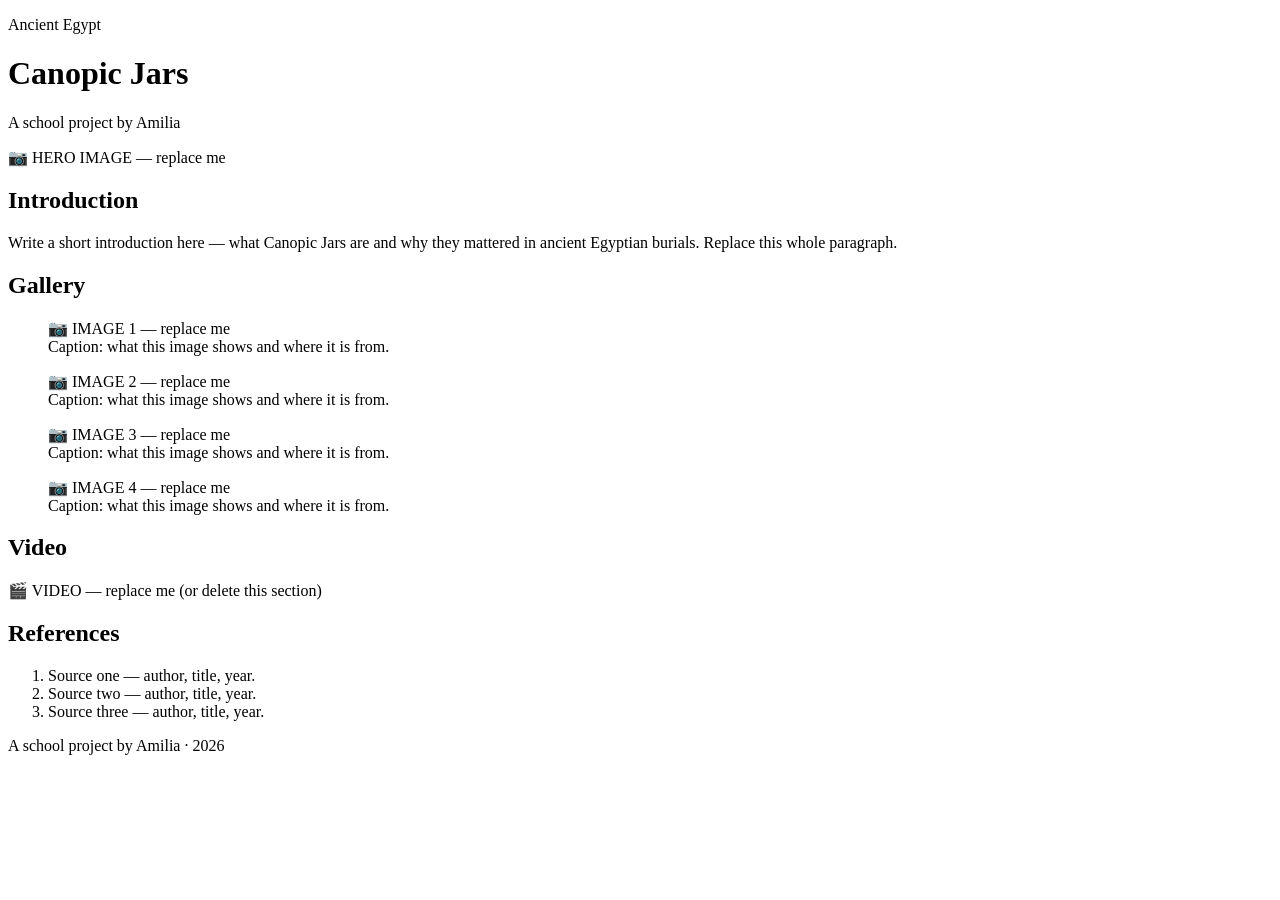
==== index.html @ 2ed695a2 "Add page structure with placeholder content slots" ====
<!DOCTYPE html>
<html lang="en">
<head>
  <meta charset="UTF-8">
  <meta name="viewport" content="width=device-width, initial-scale=1.0">
  <title>Canopic Jars — A Project by Amilia</title>
  <link rel="stylesheet" href="styles.css">
</head>
<!-- Amilia: change data-theme to "papyrus", "dark-gold", or "faience" to switch the whole look -->
<body data-theme="faience">

  <!-- ============ HERO ============ -->
  <header class="hero">
    <p class="kicker">Ancient Egypt</p>
    <!-- Amilia: this is the main title -->
    <h1>Canopic Jars</h1>
    <p class="subtitle">A school project by Amilia</p>
    <!-- Amilia: put a hero image in images/ and set its filename below, then delete the placeholder div -->
    <!-- <img class="hero-img" src="images/hero.jpg" alt="Canopic jars"> -->
    <div class="hero-img placeholder">📷 HERO IMAGE — replace me</div>
  </header>

  <main class="container">

    <!-- ============ INTRO ============ -->
    <section class="intro">
      <h2>Introduction</h2>
      <!-- Amilia: write a short paragraph introducing Canopic Jars here -->
      <p>Write a short introduction here — what Canopic Jars are and why they
      mattered in ancient Egyptian burials. Replace this whole paragraph.</p>
    </section>

    <!-- ============ GALLERY ============ -->
    <section class="gallery">
      <h2>Gallery</h2>

      <!-- Amilia: copy one whole "figure" block below to add more images.
           Put the image file in images/ and change the src filename and the caption text. -->

      <figure class="image-card">
        <!-- <img src="images/jar1.jpg" alt="Describe the image"> -->
        <div class="img placeholder">📷 IMAGE 1 — replace me</div>
        <figcaption>Caption: what this image shows and where it is from.</figcaption>
      </figure>

      <figure class="image-card">
        <!-- <img src="images/jar2.jpg" alt="Describe the image"> -->
        <div class="img placeholder">📷 IMAGE 2 — replace me</div>
        <figcaption>Caption: what this image shows and where it is from.</figcaption>
      </figure>

      <figure class="image-card">
        <!-- <img src="images/jar3.jpg" alt="Describe the image"> -->
        <div class="img placeholder">📷 IMAGE 3 — replace me</div>
        <figcaption>Caption: what this image shows and where it is from.</figcaption>
      </figure>

      <figure class="image-card">
        <!-- <img src="images/jar4.jpg" alt="Describe the image"> -->
        <div class="img placeholder">📷 IMAGE 4 — replace me</div>
        <figcaption>Caption: what this image shows and where it is from.</figcaption>
      </figure>
    </section>

    <!-- ============ VIDEO (optional — delete this whole section if not used) ============ -->
    <section class="video">
      <h2>Video</h2>
      <!-- Amilia (YouTube): copy the share link, replace VIDEO_ID below, then delete the placeholder div.
           <div class="video-frame">
             <iframe src="https://www.youtube.com/embed/VIDEO_ID"
                     title="Project video" allowfullscreen></iframe>
           </div>
      -->
      <!-- Amilia (your own video file): put it in images/ and use:
           <video class="video-frame" controls src="images/myvideo.mp4"></video>
      -->
      <div class="video-frame placeholder">🎬 VIDEO — replace me (or delete this section)</div>
    </section>

    <!-- ============ REFERENCES ============ -->
    <section class="references">
      <h2>References</h2>
      <!-- Amilia: replace each list item with a real source. Add or remove <li> lines as needed. -->
      <ol>
        <li>Source one — author, title, year.</li>
        <li>Source two — author, title, year.</li>
        <li>Source three — author, title, year.</li>
      </ol>
    </section>

  </main>

  <!-- ============ FOOTER ============ -->
  <footer class="site-footer">
    <p>A school project by Amilia · 2026</p>
  </footer>

</body>
</html>
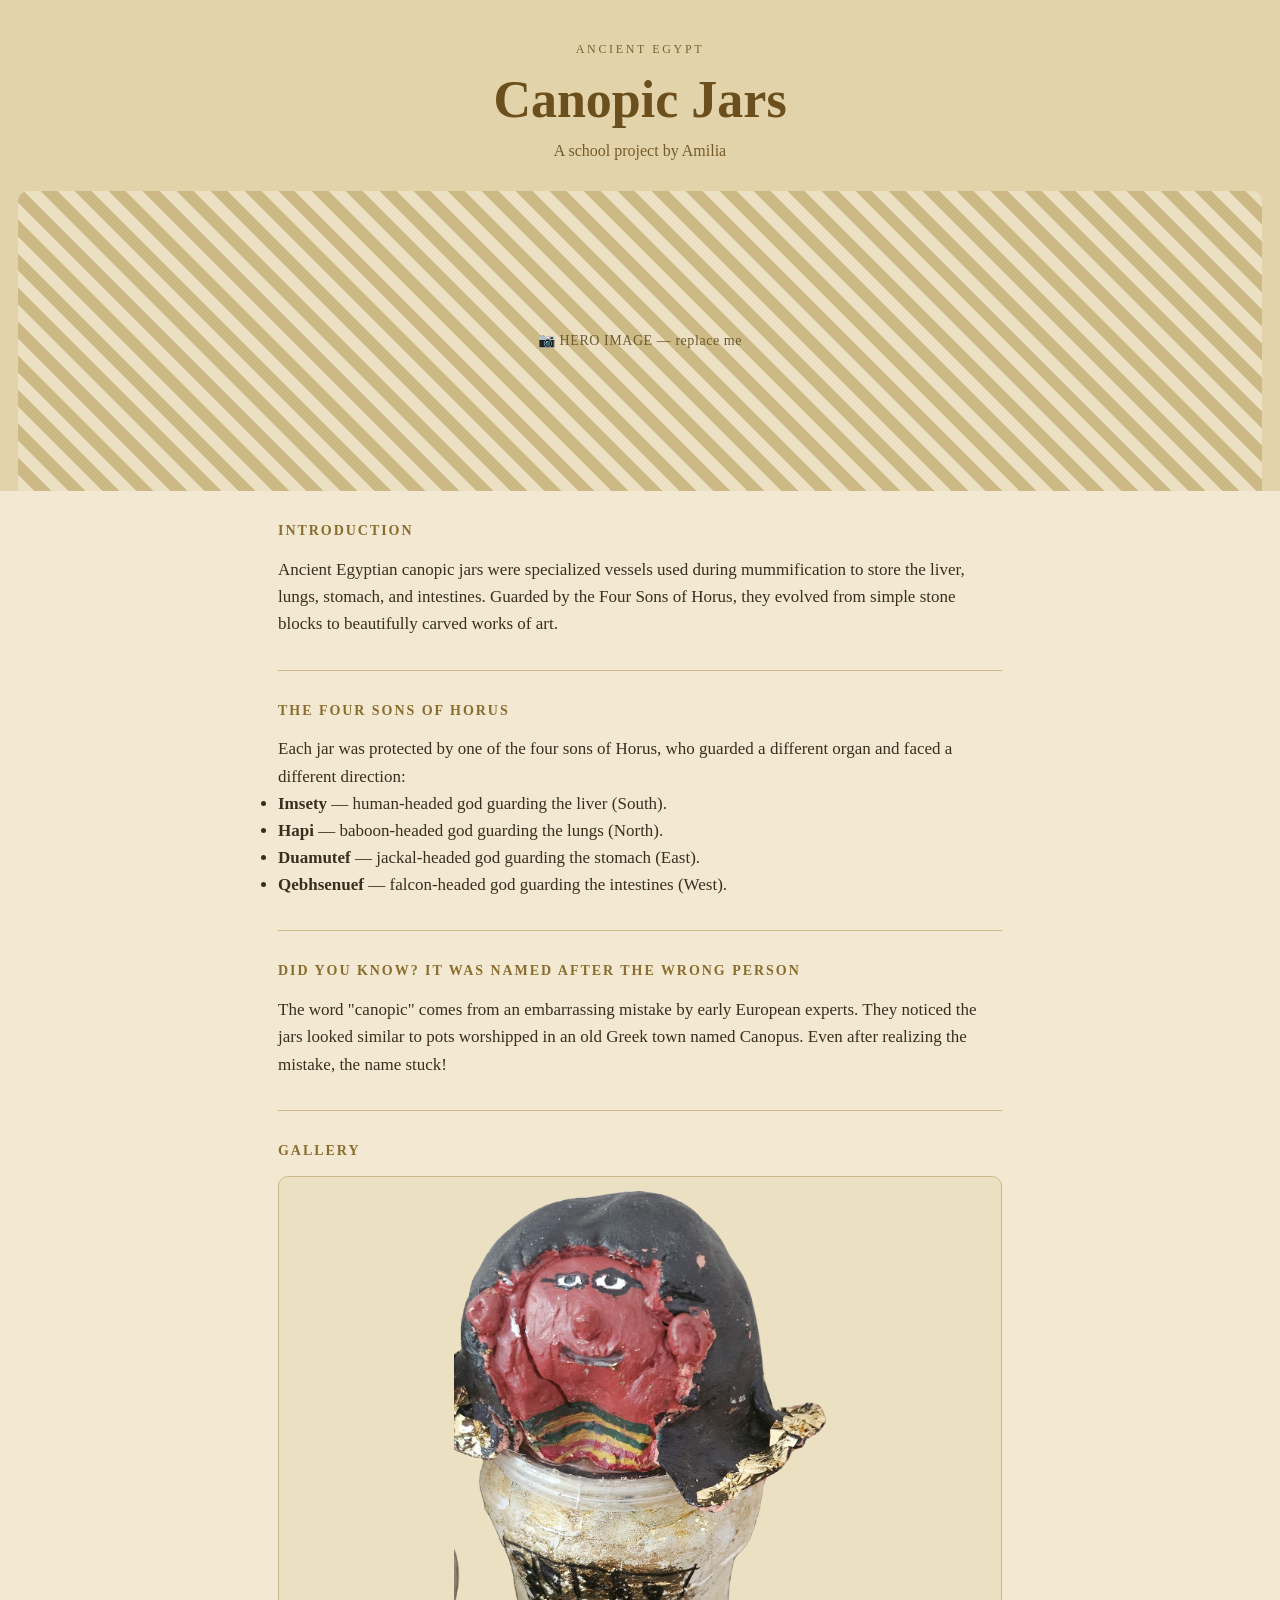
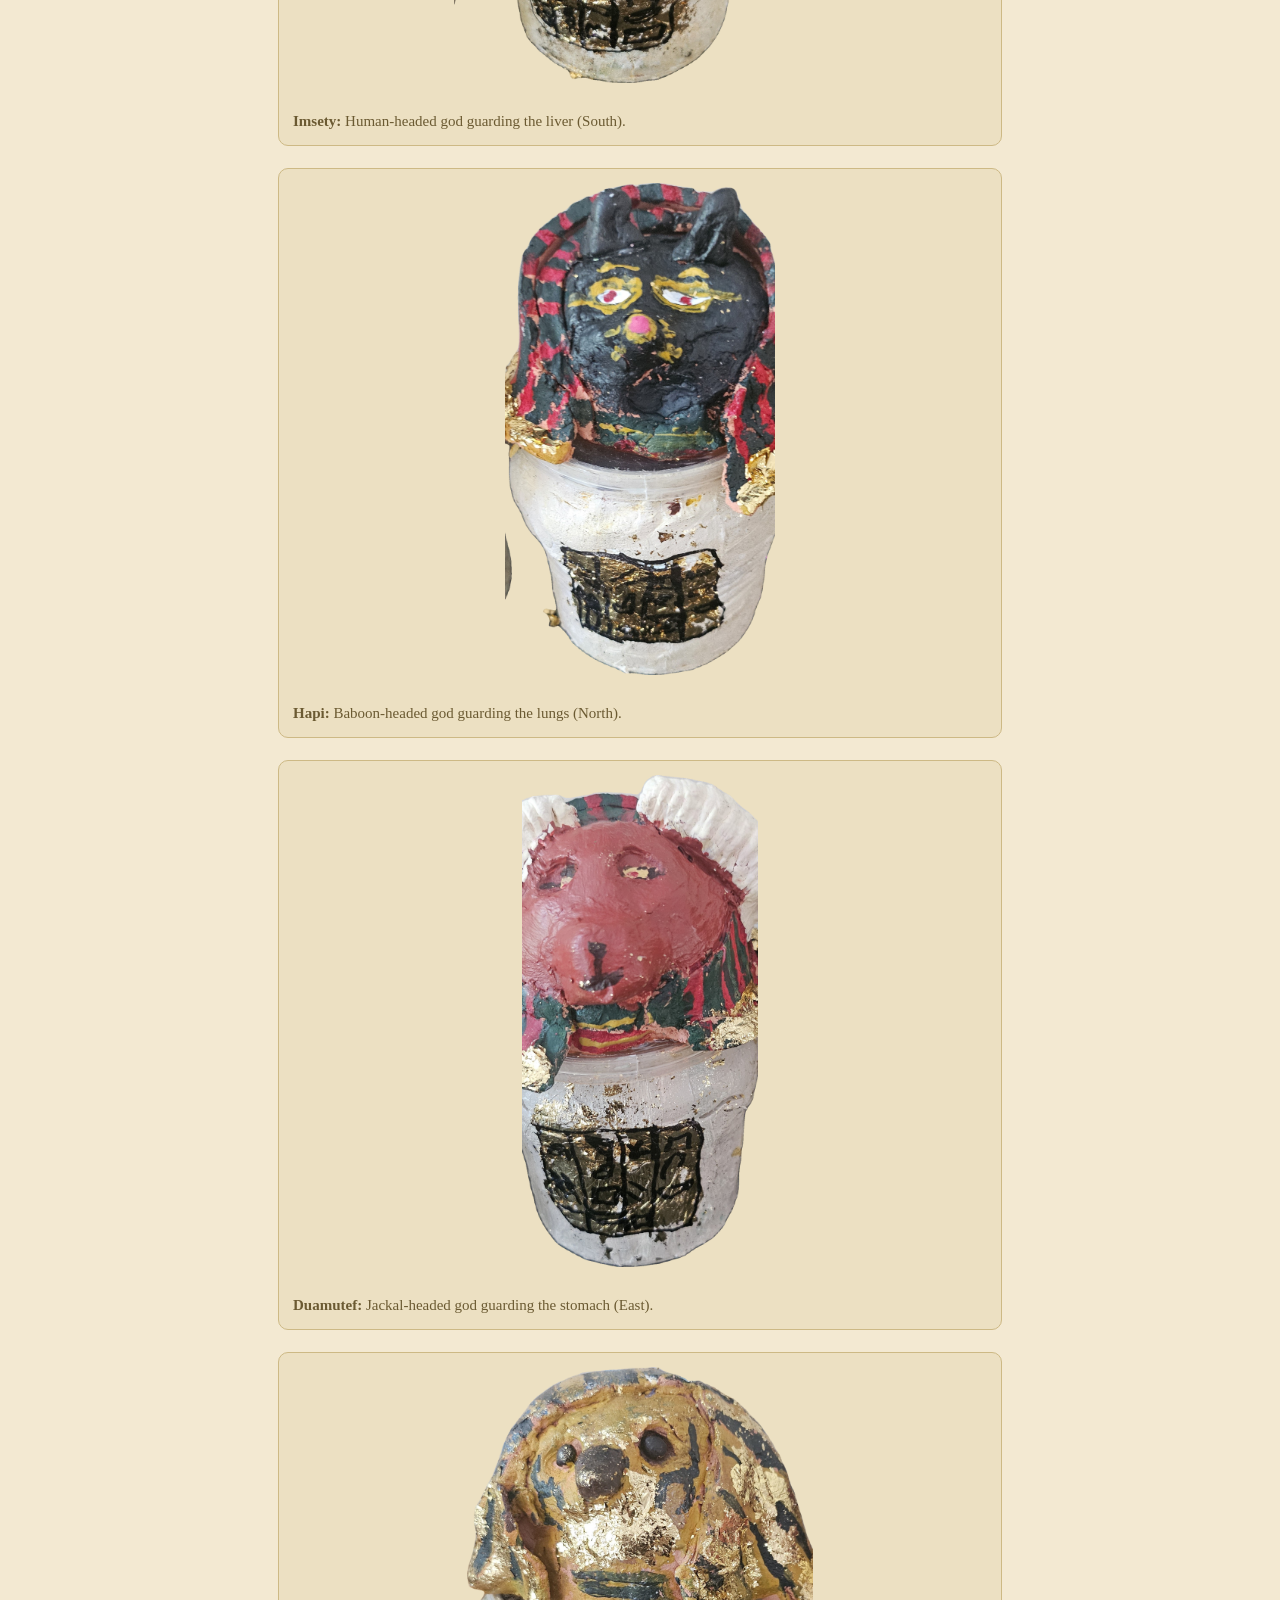
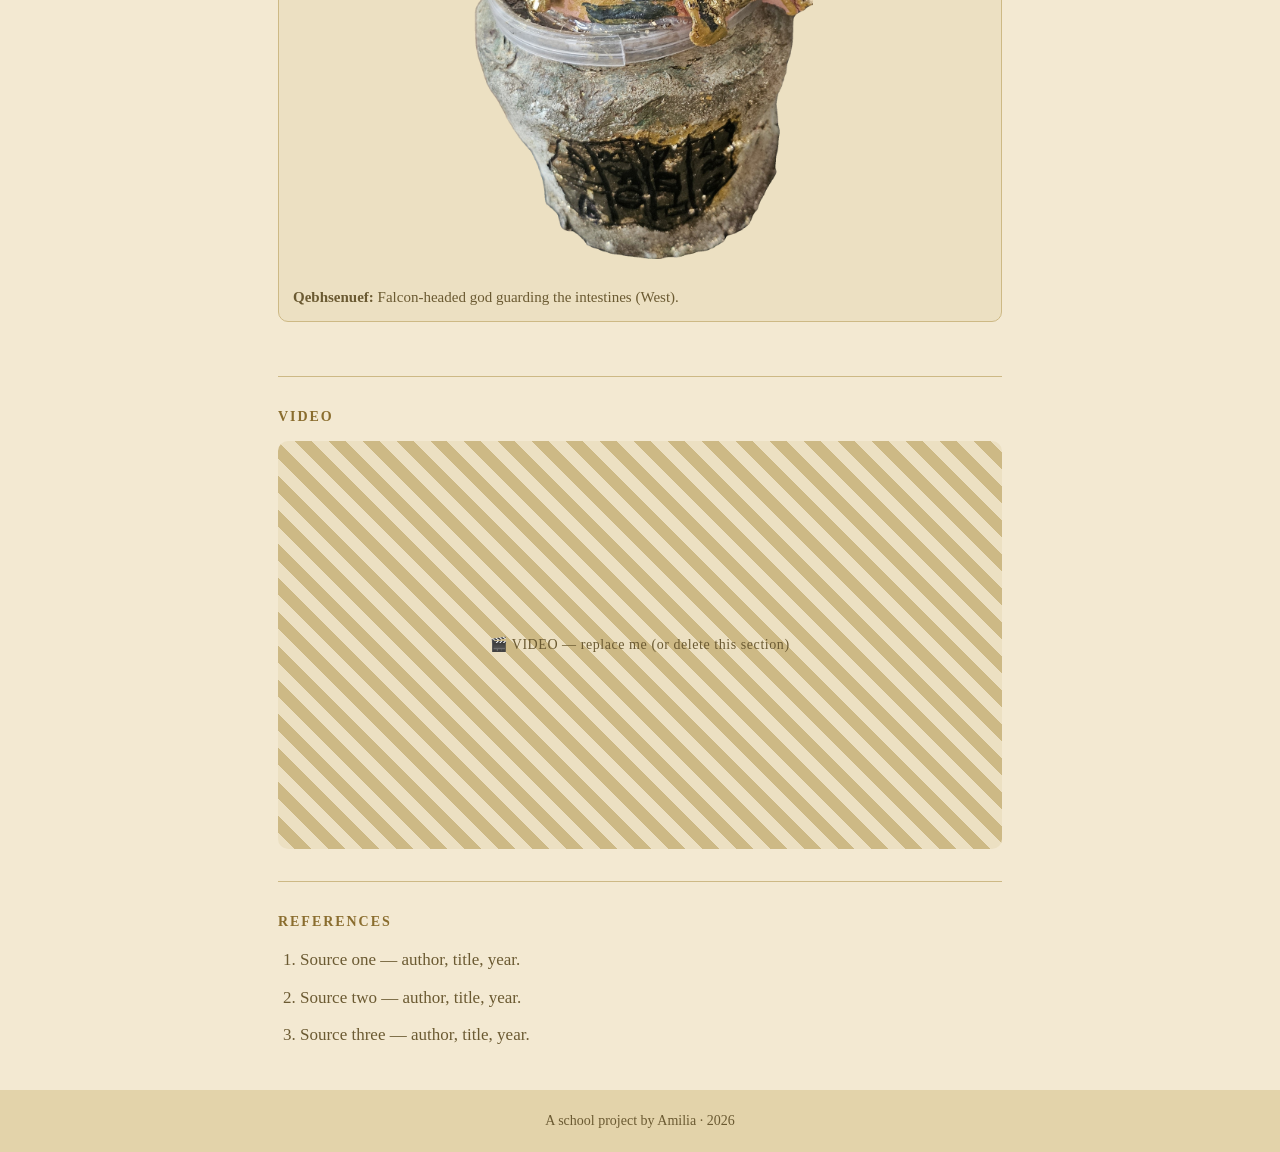
==== commit fae2b533: "Use background-removed jar cutouts in the gallery" ====
--- a/index.html
+++ b/index.html
@@ -7,7 +7,7 @@
   <link rel="stylesheet" href="styles.css">
 </head>
 <!-- Amilia: change data-theme to "papyrus", "dark-gold", or "faience" to switch the whole look -->
-<body data-theme="faience">
+<body data-theme="papyrus">
 
   <!-- ============ HERO ============ -->
   <header class="hero">
@@ -25,9 +25,31 @@
     <!-- ============ INTRO ============ -->
     <section class="intro">
       <h2>Introduction</h2>
-      <!-- Amilia: write a short paragraph introducing Canopic Jars here -->
-      <p>Write a short introduction here — what Canopic Jars are and why they
-      mattered in ancient Egyptian burials. Replace this whole paragraph.</p>
+      <p>Ancient Egyptian canopic jars were specialized vessels used during
+      mummification to store the liver, lungs, stomach, and intestines. Guarded
+      by the Four Sons of Horus, they evolved from simple stone blocks to
+      beautifully carved works of art.</p>
+    </section>
+
+    <!-- ============ FOUR SONS OF HORUS ============ -->
+    <section class="sons">
+      <h2>The Four Sons of Horus</h2>
+      <p>Each jar was protected by one of the four sons of Horus, who guarded a
+      different organ and faced a different direction:</p>
+      <ul>
+        <li><strong>Imsety</strong> — human-headed god guarding the liver (South).</li>
+        <li><strong>Hapi</strong> — baboon-headed god guarding the lungs (North).</li>
+        <li><strong>Duamutef</strong> — jackal-headed god guarding the stomach (East).</li>
+        <li><strong>Qebhsenuef</strong> — falcon-headed god guarding the intestines (West).</li>
+      </ul>
+    </section>
+
+    <!-- ============ DID YOU KNOW? ============ -->
+    <section class="fact">
+      <h2>Did You Know? It Was Named After the Wrong Person</h2>
+      <p>The word "canopic" comes from an embarrassing mistake by early European
+      experts. They noticed the jars looked similar to pots worshipped in an old
+      Greek town named Canopus. Even after realizing the mistake, the name stuck!</p>
     </section>
 
     <!-- ============ GALLERY ============ -->
@@ -38,27 +60,23 @@
            Put the image file in images/ and change the src filename and the caption text. -->
 
       <figure class="image-card">
-        <!-- <img src="images/jar1.jpg" alt="Describe the image"> -->
-        <div class="img placeholder">📷 IMAGE 1 — replace me</div>
-        <figcaption>Caption: what this image shows and where it is from.</figcaption>
+        <img src="images/jar-1-red-black.png" alt="Imsety, the human-headed canopic jar">
+        <figcaption><strong>Imsety:</strong> Human-headed god guarding the liver (South).</figcaption>
       </figure>
 
       <figure class="image-card">
-        <!-- <img src="images/jar2.jpg" alt="Describe the image"> -->
-        <div class="img placeholder">📷 IMAGE 2 — replace me</div>
-        <figcaption>Caption: what this image shows and where it is from.</figcaption>
+        <img src="images/jar-2-striped.png" alt="Hapi, the baboon-headed canopic jar">
+        <figcaption><strong>Hapi:</strong> Baboon-headed god guarding the lungs (North).</figcaption>
       </figure>
 
       <figure class="image-card">
-        <!-- <img src="images/jar3.jpg" alt="Describe the image"> -->
-        <div class="img placeholder">📷 IMAGE 3 — replace me</div>
-        <figcaption>Caption: what this image shows and where it is from.</figcaption>
+        <img src="images/jar-3-white-collar.png" alt="Duamutef, the jackal-headed canopic jar">
+        <figcaption><strong>Duamutef:</strong> Jackal-headed god guarding the stomach (East).</figcaption>
       </figure>
 
       <figure class="image-card">
-        <!-- <img src="images/jar4.jpg" alt="Describe the image"> -->
-        <div class="img placeholder">📷 IMAGE 4 — replace me</div>
-        <figcaption>Caption: what this image shows and where it is from.</figcaption>
+        <img src="images/jar-4-gold.png" alt="Qebhsenuef, the falcon-headed canopic jar">
+        <figcaption><strong>Qebhsenuef:</strong> Falcon-headed god guarding the intestines (West).</figcaption>
       </figure>
     </section>
 
--- a/styles.css
+++ b/styles.css
@@ -0,0 +1,134 @@
+/* ===== Variables (overridden per-theme lower in this file) ===== */
+:root {
+  --bg: #ffffff;
+  --text: #1f2d3d;
+  --muted: #5a6b7b;
+  --accent: #0d7a8c;
+  --accent-contrast: #ffffff;
+  --panel: #f7fafb;
+  --border: #e2e8ec;
+  --font-head: 'Segoe UI', system-ui, sans-serif;
+  --font-body: 'Segoe UI', system-ui, sans-serif;
+}
+
+/* ===== Reset / base (mobile-first) ===== */
+* { box-sizing: border-box; margin: 0; padding: 0; }
+
+html { -webkit-text-size-adjust: 100%; scroll-behavior: smooth; }
+
+body {
+  background: var(--bg);
+  color: var(--text);
+  font-family: var(--font-body);
+  font-size: 17px;
+  line-height: 1.6;
+}
+
+img { max-width: 100%; display: block; }
+
+h1, h2 { font-family: var(--font-head); line-height: 1.2; }
+
+/* ===== Layout container ===== */
+.container { width: 100%; max-width: 760px; margin: 0 auto; padding: 0 18px; }
+
+section { padding: 32px 0; border-bottom: 1px solid var(--border); }
+section:last-child { border-bottom: none; }
+section h2 {
+  font-size: 14px; letter-spacing: .14em; text-transform: uppercase;
+  color: var(--accent); margin-bottom: 16px;
+}
+
+/* ===== Hero ===== */
+.hero { background: var(--accent); color: var(--accent-contrast); text-align: center; padding: 40px 18px 0; }
+.hero .kicker { font-size: 12px; letter-spacing: .22em; text-transform: uppercase; opacity: .85; }
+.hero h1 { font-size: 40px; margin: 10px 0 6px; }
+.hero .subtitle { font-size: 16px; opacity: .9; margin-bottom: 28px; }
+.hero-img { height: 200px; border-radius: 10px 10px 0 0; object-fit: cover; width: 100%; }
+
+/* ===== Intro ===== */
+.intro p { color: var(--text); }
+
+/* ===== Gallery ===== */
+.image-card {
+  margin-bottom: 22px; border-radius: 10px; overflow: hidden;
+  border: 1px solid var(--border); background: var(--panel);
+}
+.image-card img { display: block; margin: 0 auto; max-width: 100%; max-height: 520px; height: auto; padding: 14px; }
+.image-card .img { width: 100%; height: 220px; }
+.image-card figcaption { padding: 12px 14px; font-size: 15px; color: var(--muted); }
+
+/* ===== Video ===== */
+.video-frame {
+  width: 100%; aspect-ratio: 16 / 9; border: none; border-radius: 10px;
+  background: var(--panel);
+}
+.video-frame iframe { width: 100%; height: 100%; border: none; }
+
+/* ===== References ===== */
+.references ol { padding-left: 22px; }
+.references li { margin-bottom: 10px; color: var(--muted); }
+
+/* ===== Footer ===== */
+.site-footer { background: var(--accent); color: var(--accent-contrast); text-align: center; padding: 20px; font-size: 14px; }
+
+/* ===== Placeholder boxes (visible until Amilia replaces them) ===== */
+.placeholder {
+  display: flex; align-items: center; justify-content: center;
+  text-align: center; color: var(--muted); font-size: 14px; letter-spacing: .04em;
+  background: repeating-linear-gradient(45deg, var(--panel), var(--panel) 12px, var(--border) 12px, var(--border) 24px);
+}
+
+/* ===== Wider screens (scale up gracefully) ===== */
+@media (min-width: 720px) {
+  .hero h1 { font-size: 52px; }
+  .hero-img { height: 300px; }
+  .image-card .img { height: 320px; }
+}
+
+/* ===================================================================
+   THEMES — set <body data-theme="..."> in index.html to switch.
+   faience (default) is already defined in :root above.
+   =================================================================== */
+
+/* --- Papyrus: warm, classic, serif (museum-label feel) --- */
+[data-theme="papyrus"] {
+  --bg: #f3e9d2;
+  --text: #3a2e1f;
+  --muted: #6b5a32;
+  --accent: #8a6d2e;
+  --accent-contrast: #fdf7e6;
+  --panel: #ece0c2;
+  --border: #cdb985;
+  --font-head: Georgia, 'Times New Roman', serif;
+  --font-body: Georgia, 'Times New Roman', serif;
+}
+[data-theme="papyrus"] .hero { background: #e3d3aa; color: #6b4f1d; }
+[data-theme="papyrus"] .site-footer { background: #e3d3aa; color: #6b5a32; }
+
+/* --- Dark & Gold: dramatic, museum-at-night --- */
+[data-theme="dark-gold"] {
+  --bg: #14110c;
+  --text: #e8e0cf;
+  --muted: #b3a578;
+  --accent: #d4af37;
+  --accent-contrast: #14110c;
+  --panel: #1f190f;
+  --border: #3a2f1a;
+  --font-head: 'Segoe UI', system-ui, sans-serif;
+  --font-body: 'Segoe UI', system-ui, sans-serif;
+}
+[data-theme="dark-gold"] .hero { background: linear-gradient(#1d1810, #14110c); color: #f0d77a; }
+[data-theme="dark-gold"] .site-footer { background: #1b160e; color: #b3a578; }
+
+/* --- Faience: clean & bright (DEFAULT, lives in :root). Listed here for clarity. --- */
+[data-theme="faience"] {
+  --bg: #ffffff;
+  --text: #1f2d3d;
+  --muted: #5a6b7b;
+  --accent: #0d7a8c;
+  --accent-contrast: #ffffff;
+  --panel: #f7fafb;
+  --border: #e2e8ec;
+  --font-head: 'Segoe UI', system-ui, sans-serif;
+  --font-body: 'Segoe UI', system-ui, sans-serif;
+}
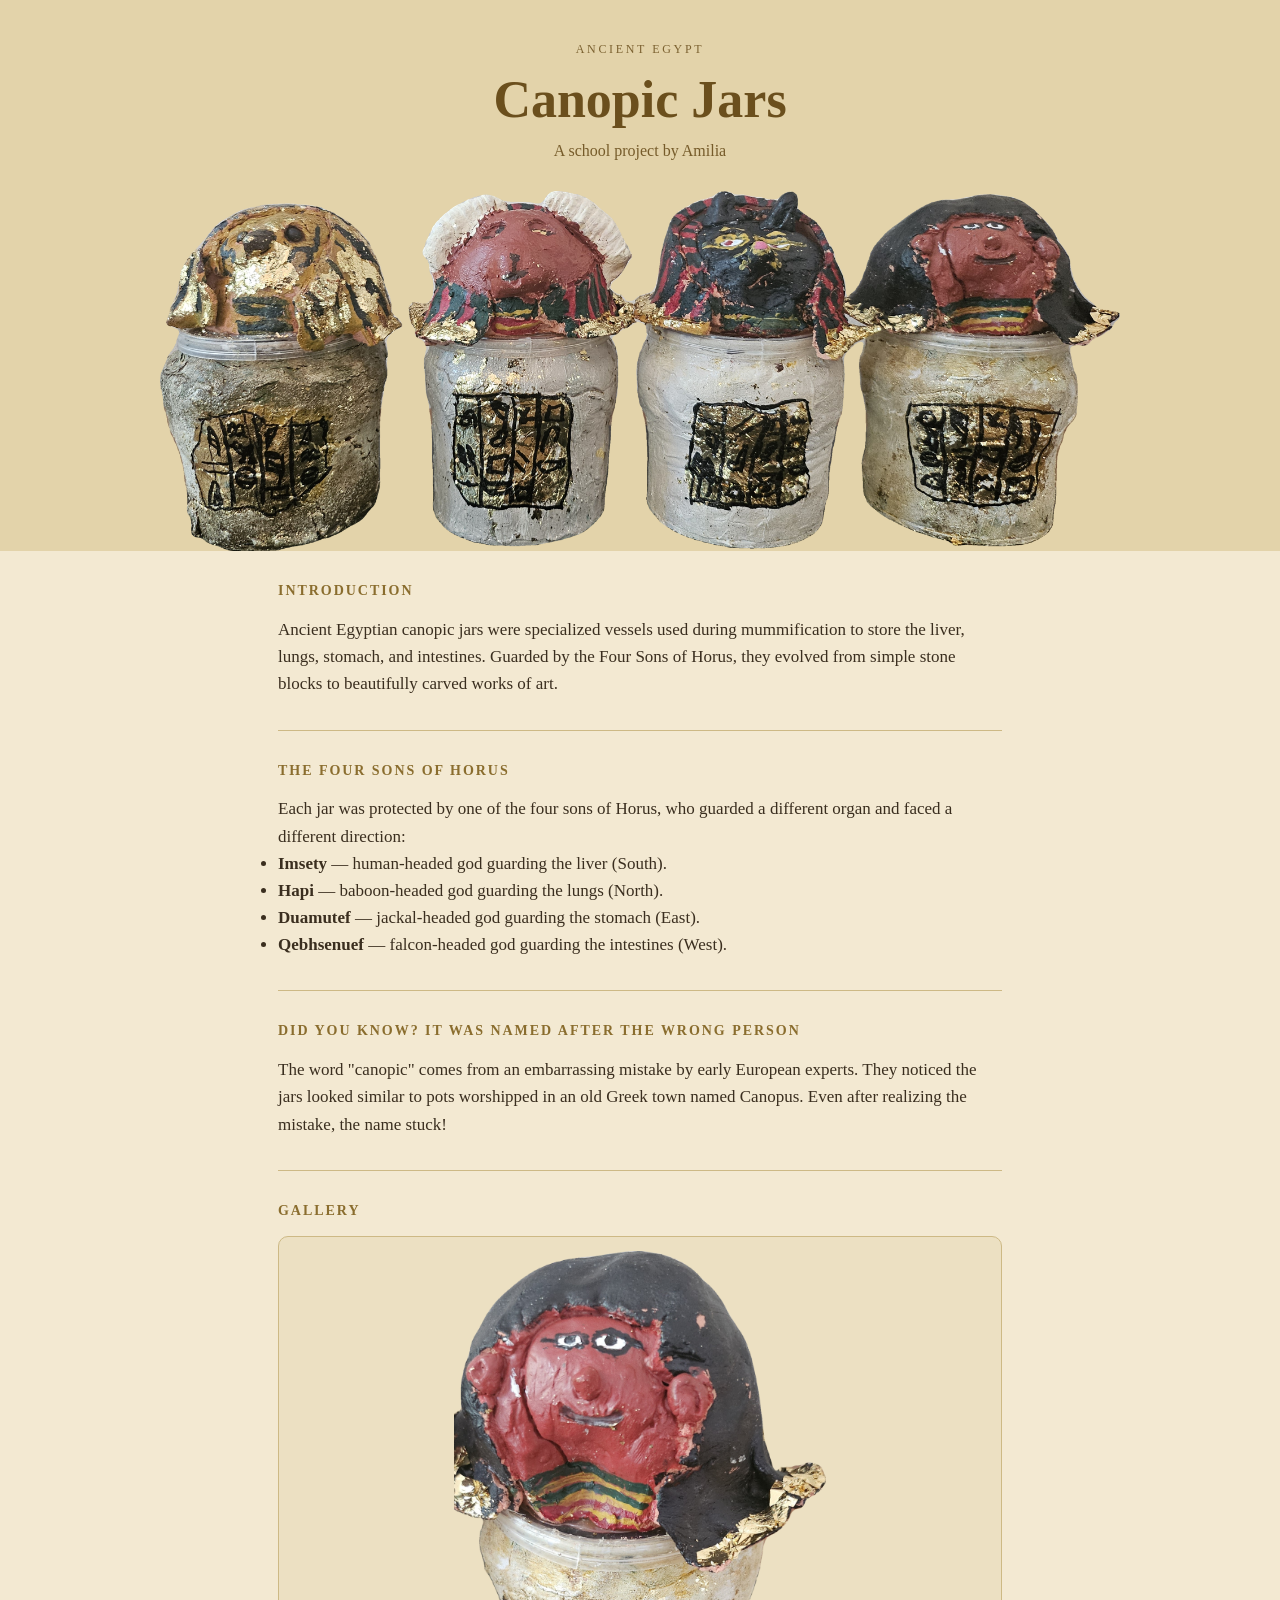
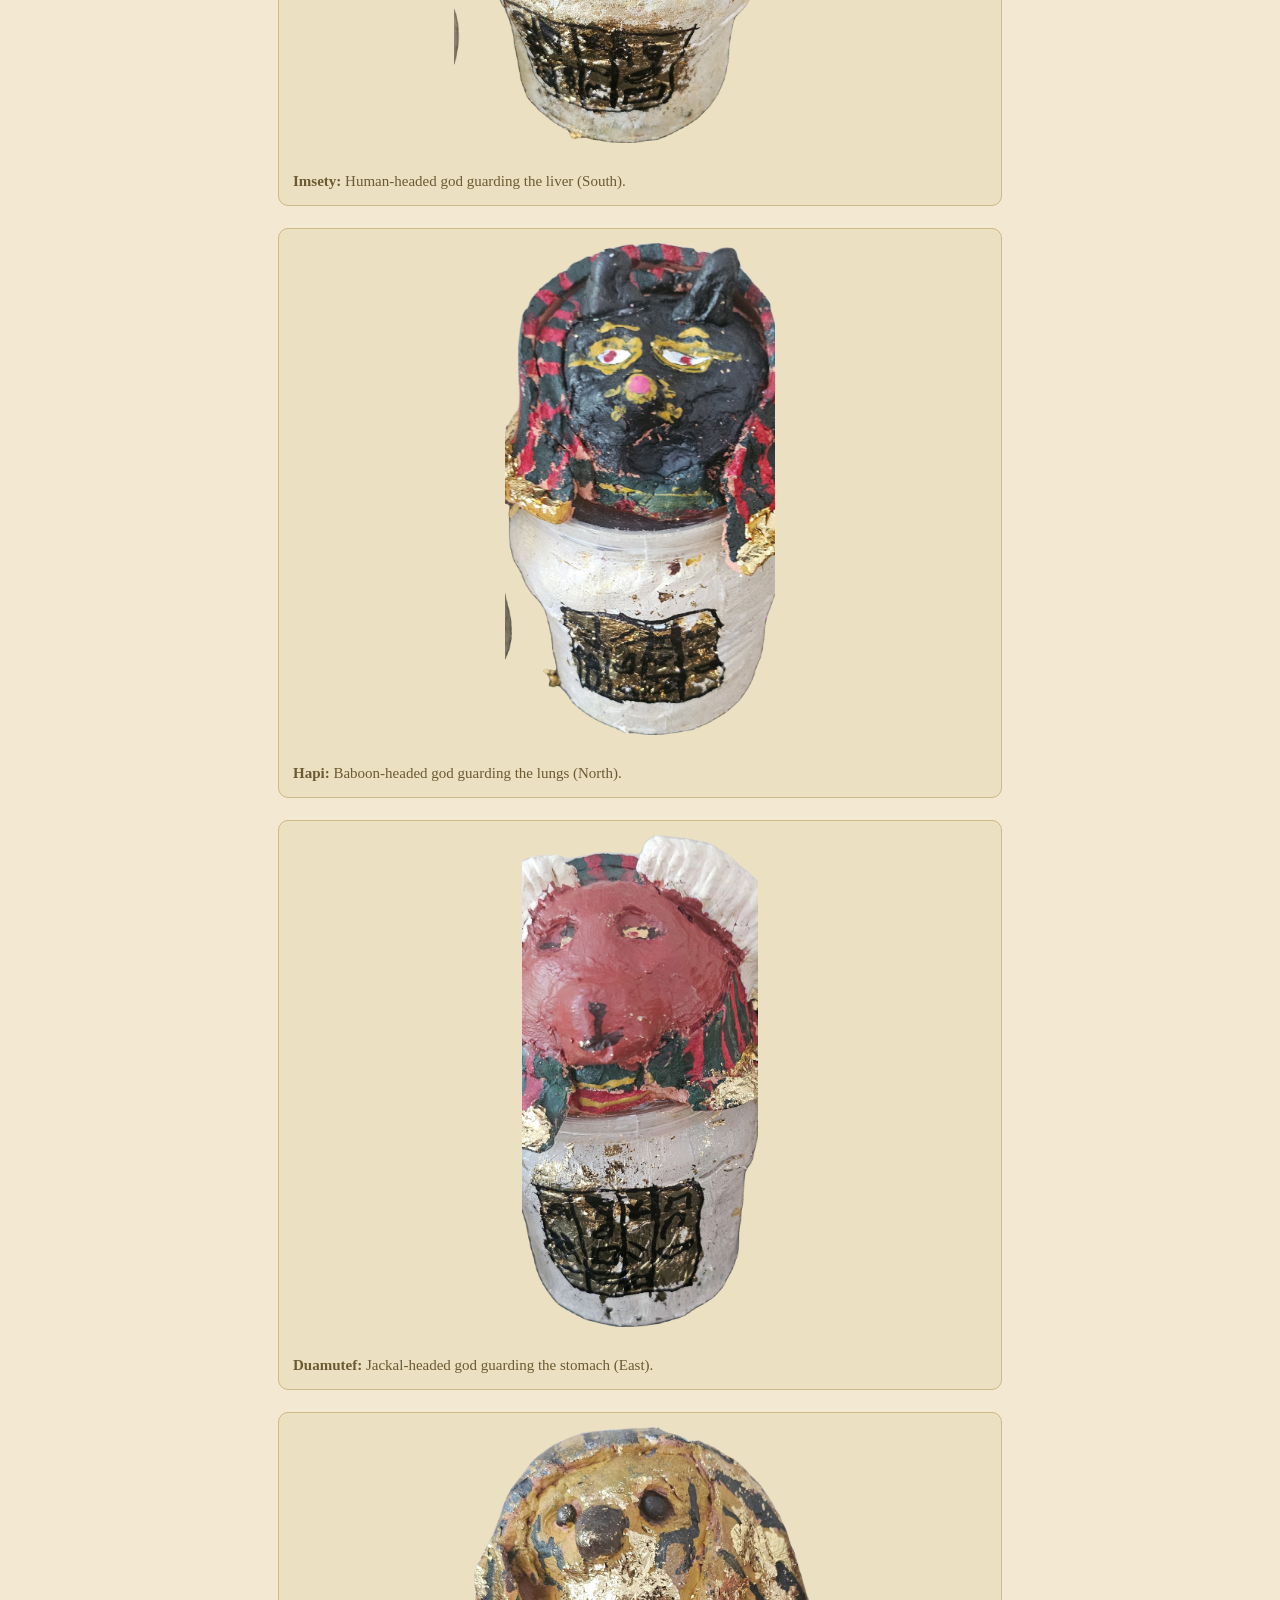
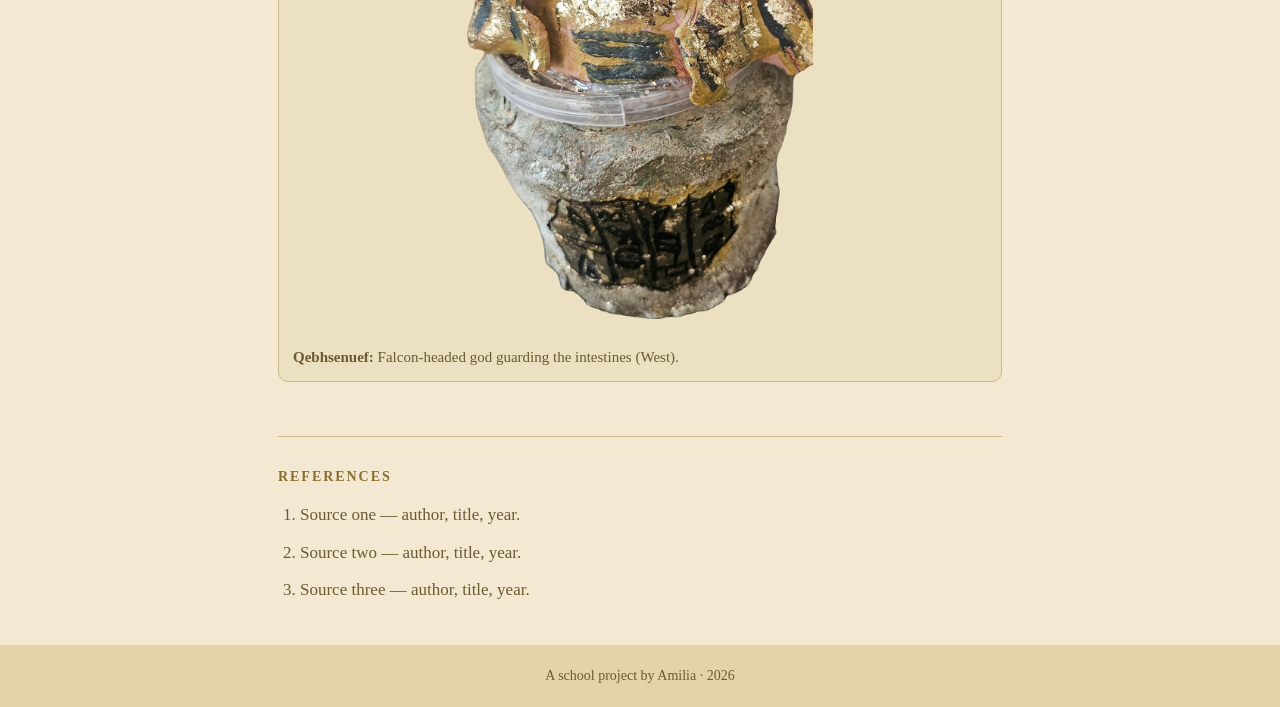
==== commit 34f7634e: "Add background-removed hero image of the four jars" ====
--- a/index.html
+++ b/index.html
@@ -15,9 +15,7 @@
     <!-- Amilia: this is the main title -->
     <h1>Canopic Jars</h1>
     <p class="subtitle">A school project by Amilia</p>
-    <!-- Amilia: put a hero image in images/ and set its filename below, then delete the placeholder div -->
-    <!-- <img class="hero-img" src="images/hero.jpg" alt="Canopic jars"> -->
-    <div class="hero-img placeholder">📷 HERO IMAGE — replace me</div>
+    <img class="hero-img" src="images/hero.png" alt="The four canopic jars (Sons of Horus)">
   </header>
 
   <main class="container">
@@ -80,21 +78,6 @@
       </figure>
     </section>
 
-    <!-- ============ VIDEO (optional — delete this whole section if not used) ============ -->
-    <section class="video">
-      <h2>Video</h2>
-      <!-- Amilia (YouTube): copy the share link, replace VIDEO_ID below, then delete the placeholder div.
-           <div class="video-frame">
-             <iframe src="https://www.youtube.com/embed/VIDEO_ID"
-                     title="Project video" allowfullscreen></iframe>
-           </div>
-      -->
-      <!-- Amilia (your own video file): put it in images/ and use:
-           <video class="video-frame" controls src="images/myvideo.mp4"></video>
-      -->
-      <div class="video-frame placeholder">🎬 VIDEO — replace me (or delete this section)</div>
-    </section>
-
     <!-- ============ REFERENCES ============ -->
     <section class="references">
       <h2>References</h2>
--- a/styles.css
+++ b/styles.css
@@ -44,6 +44,7 @@
 .hero h1 { font-size: 40px; margin: 10px 0 6px; }
 .hero .subtitle { font-size: 16px; opacity: .9; margin-bottom: 28px; }
 .hero-img { height: 200px; border-radius: 10px 10px 0 0; object-fit: cover; width: 100%; }
+img.hero-img { display: block; margin: 16px auto 0; width: auto; max-width: 100%; height: auto; max-height: 360px; object-fit: contain; border-radius: 0; }
 
 /* ===== Intro ===== */
 .intro p { color: var(--text); }
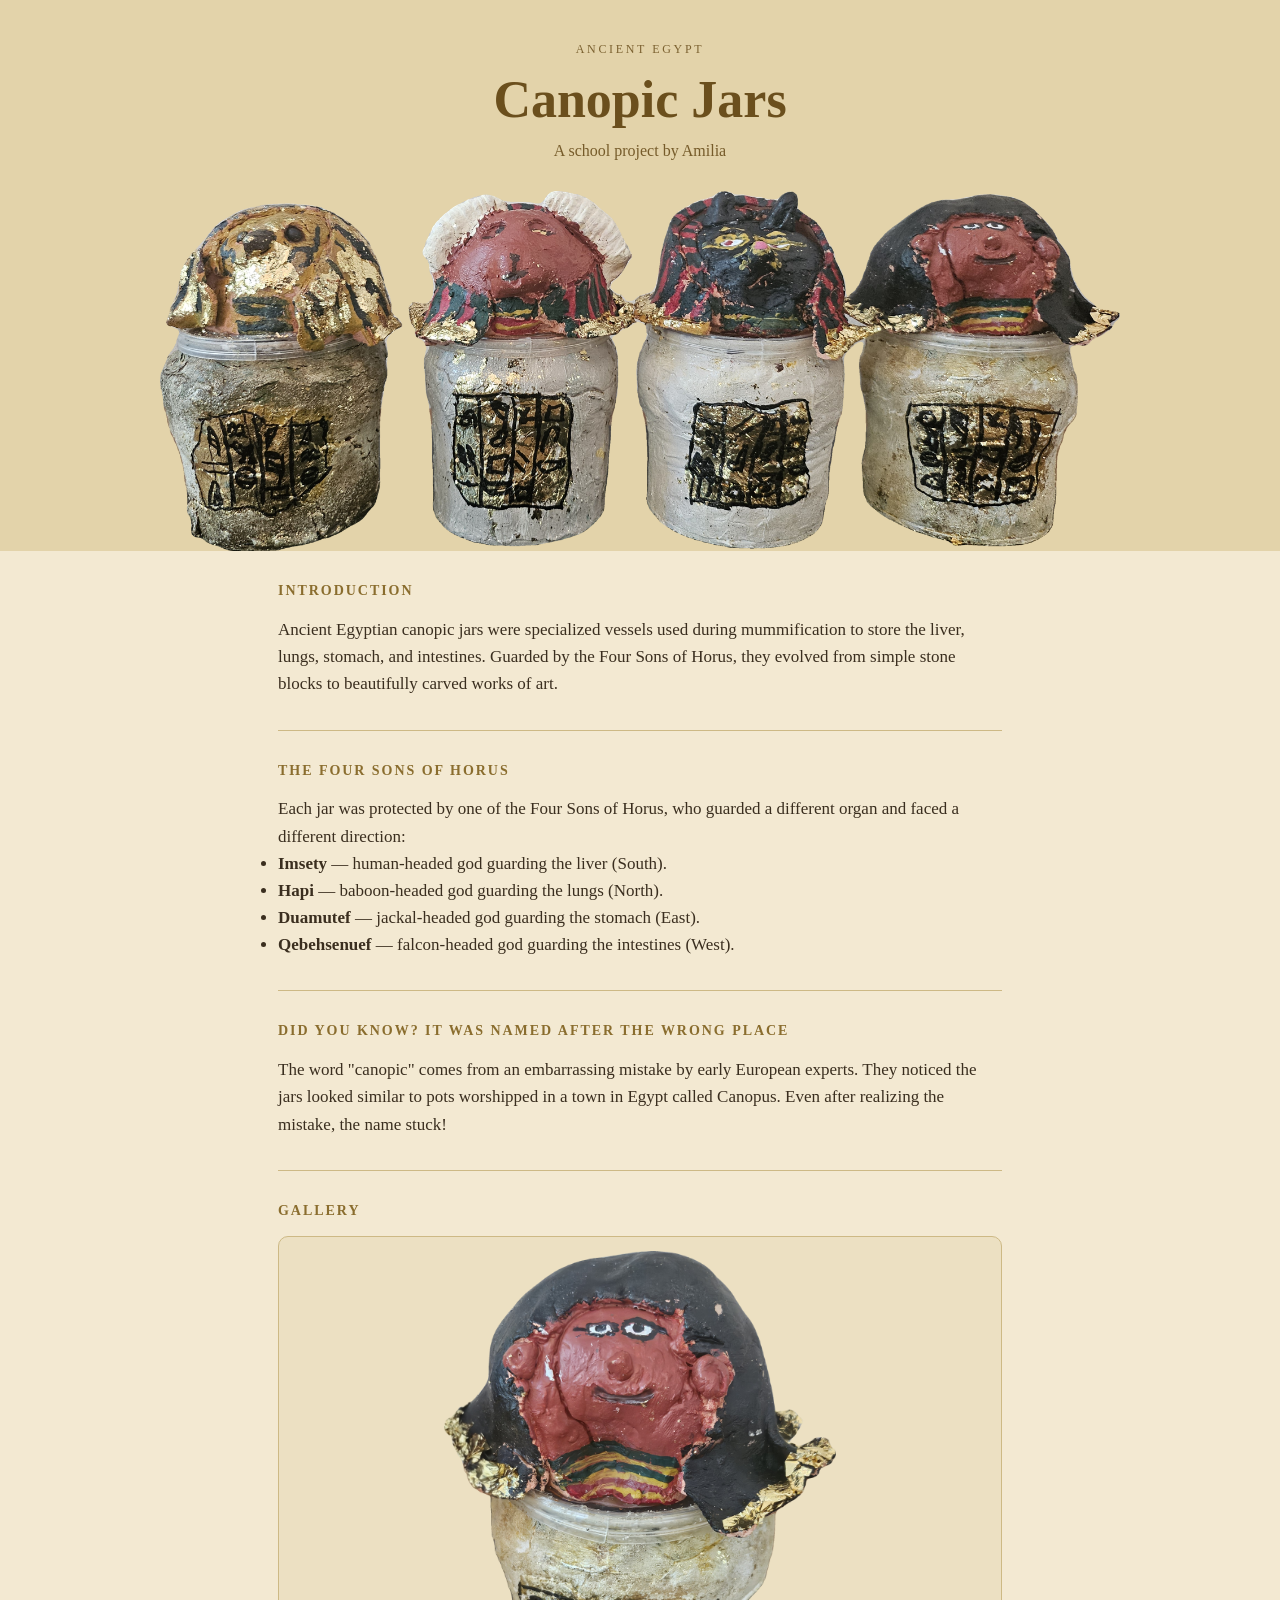
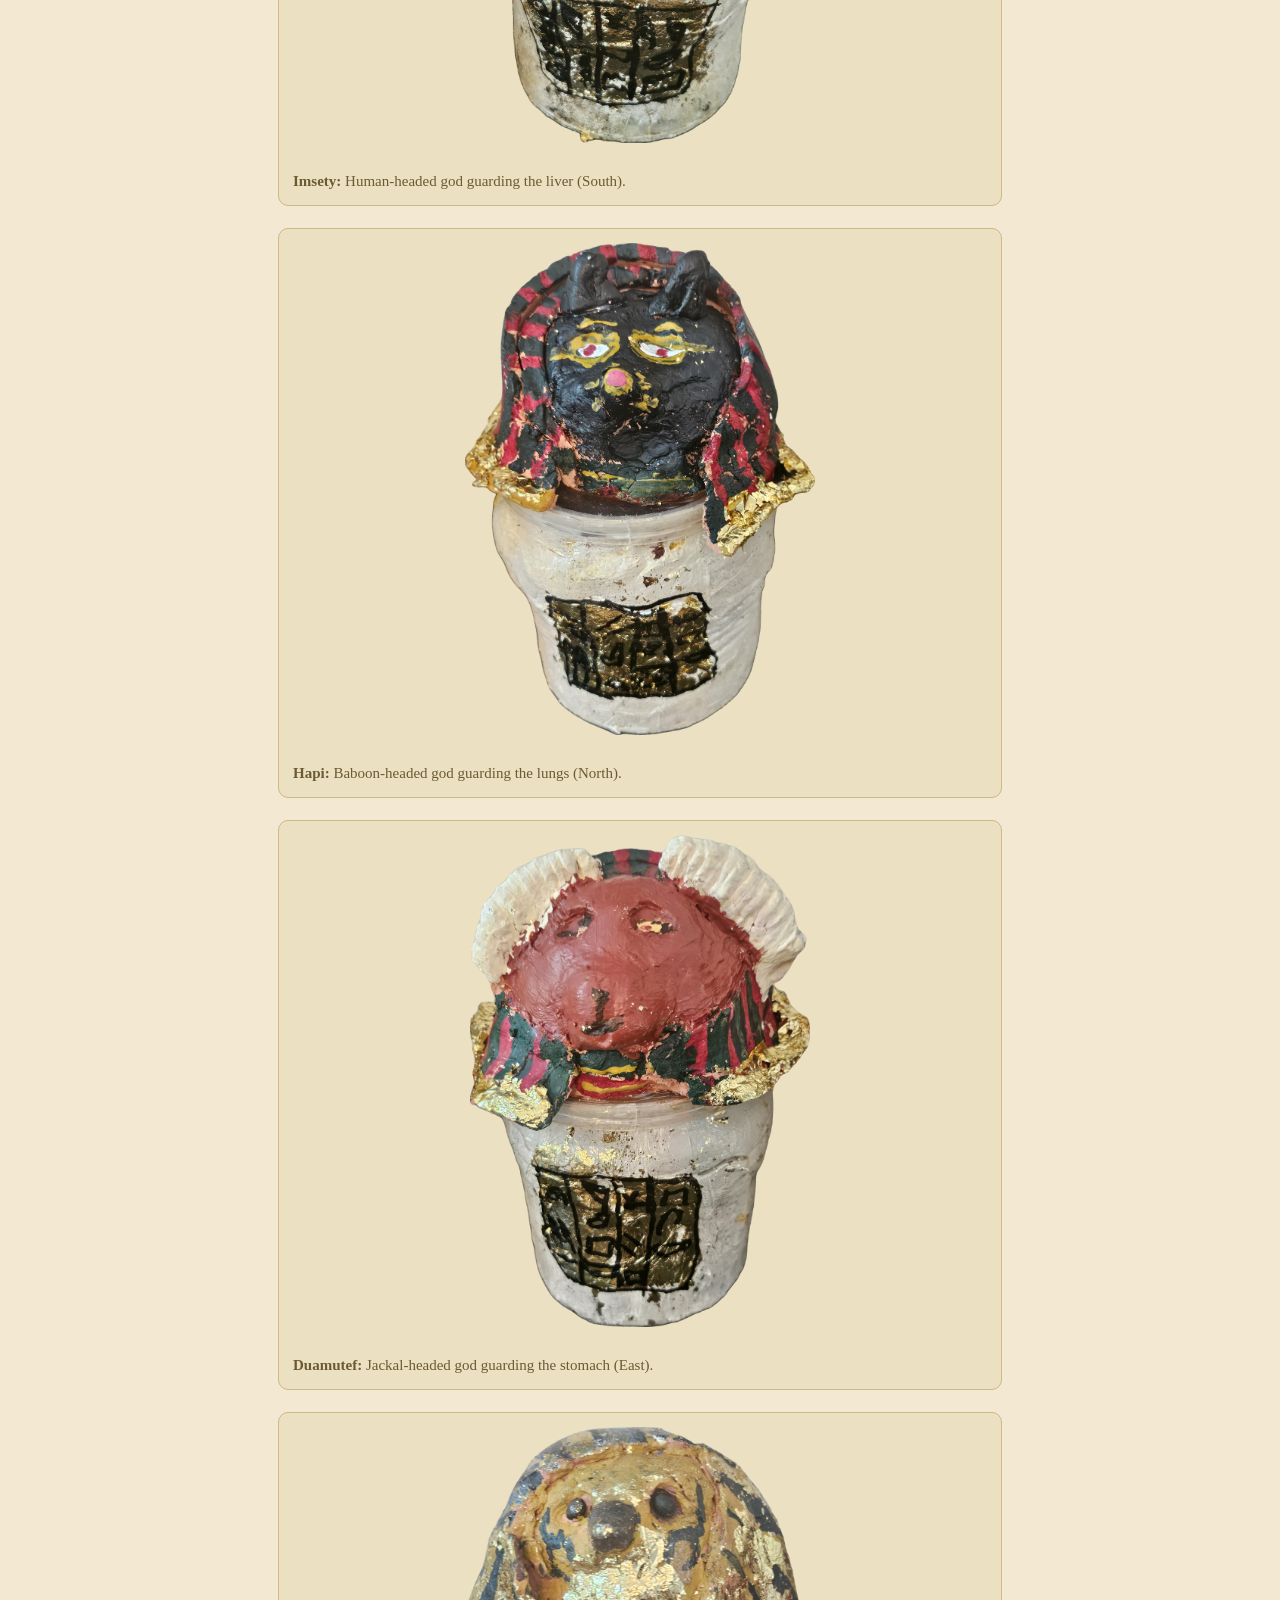
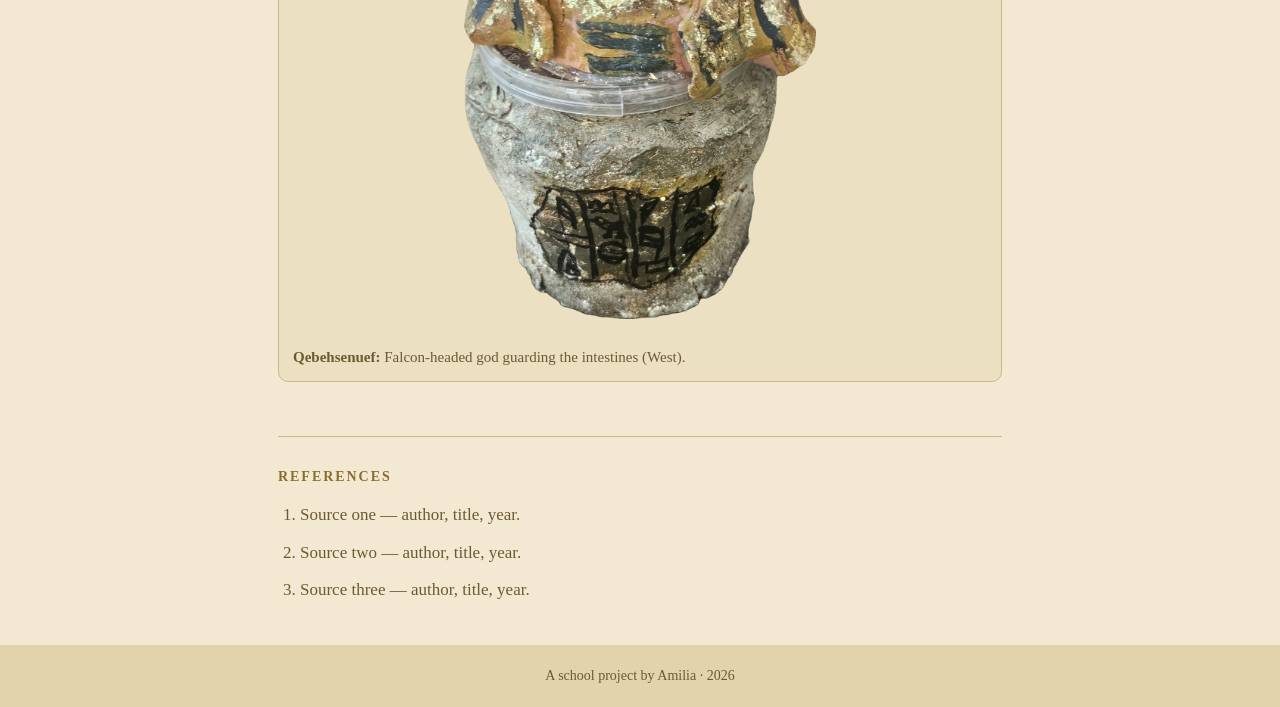
==== commit 7a51b545: "Fix grammar/consistency: capitalize Four Sons, correct Canopus location, spelling" ====
--- a/index.html
+++ b/index.html
@@ -32,22 +32,22 @@
     <!-- ============ FOUR SONS OF HORUS ============ -->
     <section class="sons">
       <h2>The Four Sons of Horus</h2>
-      <p>Each jar was protected by one of the four sons of Horus, who guarded a
+      <p>Each jar was protected by one of the Four Sons of Horus, who guarded a
       different organ and faced a different direction:</p>
       <ul>
         <li><strong>Imsety</strong> — human-headed god guarding the liver (South).</li>
         <li><strong>Hapi</strong> — baboon-headed god guarding the lungs (North).</li>
         <li><strong>Duamutef</strong> — jackal-headed god guarding the stomach (East).</li>
-        <li><strong>Qebhsenuef</strong> — falcon-headed god guarding the intestines (West).</li>
+        <li><strong>Qebehsenuef</strong> — falcon-headed god guarding the intestines (West).</li>
       </ul>
     </section>
 
     <!-- ============ DID YOU KNOW? ============ -->
     <section class="fact">
-      <h2>Did You Know? It Was Named After the Wrong Person</h2>
+      <h2>Did You Know? It Was Named After the Wrong Place</h2>
       <p>The word "canopic" comes from an embarrassing mistake by early European
-      experts. They noticed the jars looked similar to pots worshipped in an old
-      Greek town named Canopus. Even after realizing the mistake, the name stuck!</p>
+      experts. They noticed the jars looked similar to pots worshipped in a town
+      in Egypt called Canopus. Even after realizing the mistake, the name stuck!</p>
     </section>
 
     <!-- ============ GALLERY ============ -->
@@ -73,8 +73,8 @@
       </figure>
 
       <figure class="image-card">
-        <img src="images/jar-4-gold.png" alt="Qebhsenuef, the falcon-headed canopic jar">
-        <figcaption><strong>Qebhsenuef:</strong> Falcon-headed god guarding the intestines (West).</figcaption>
+        <img src="images/jar-4-gold.png" alt="Qebehsenuef, the falcon-headed canopic jar">
+        <figcaption><strong>Qebehsenuef:</strong> Falcon-headed god guarding the intestines (West).</figcaption>
       </figure>
     </section>
 
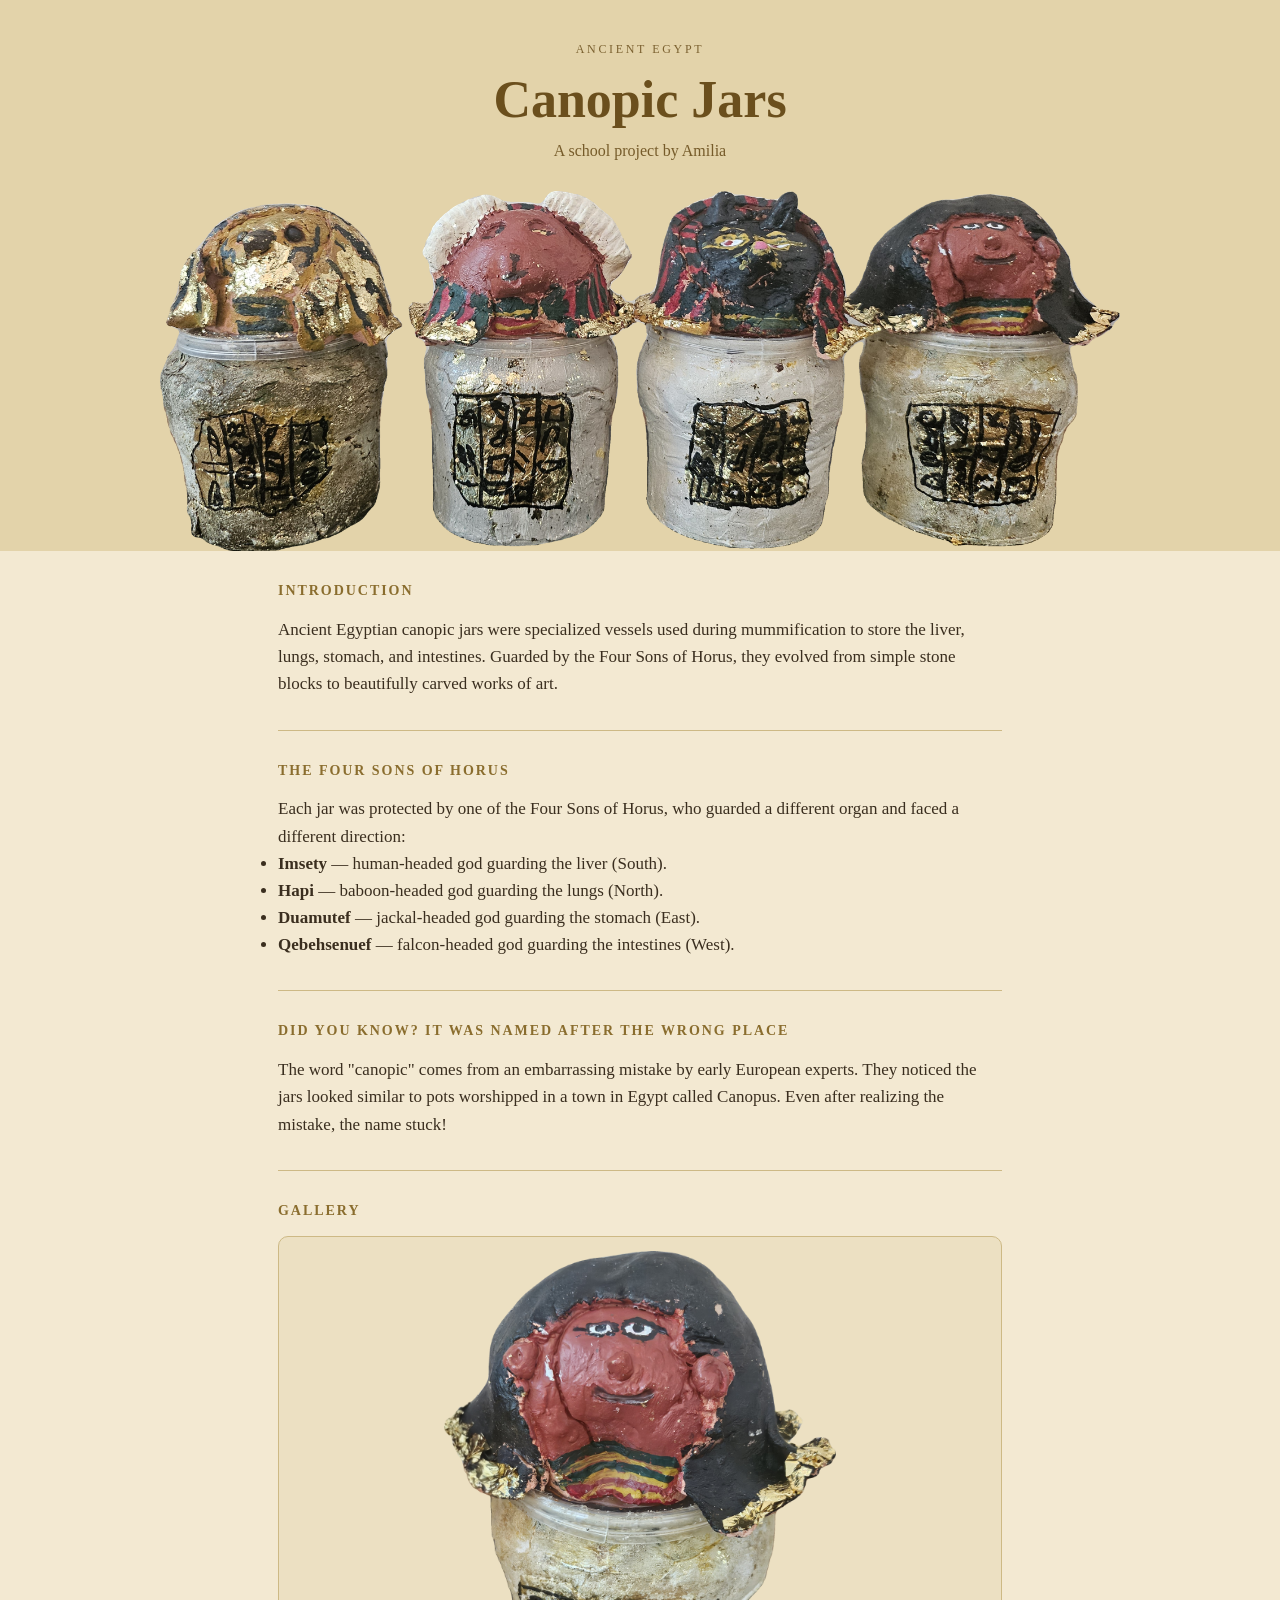
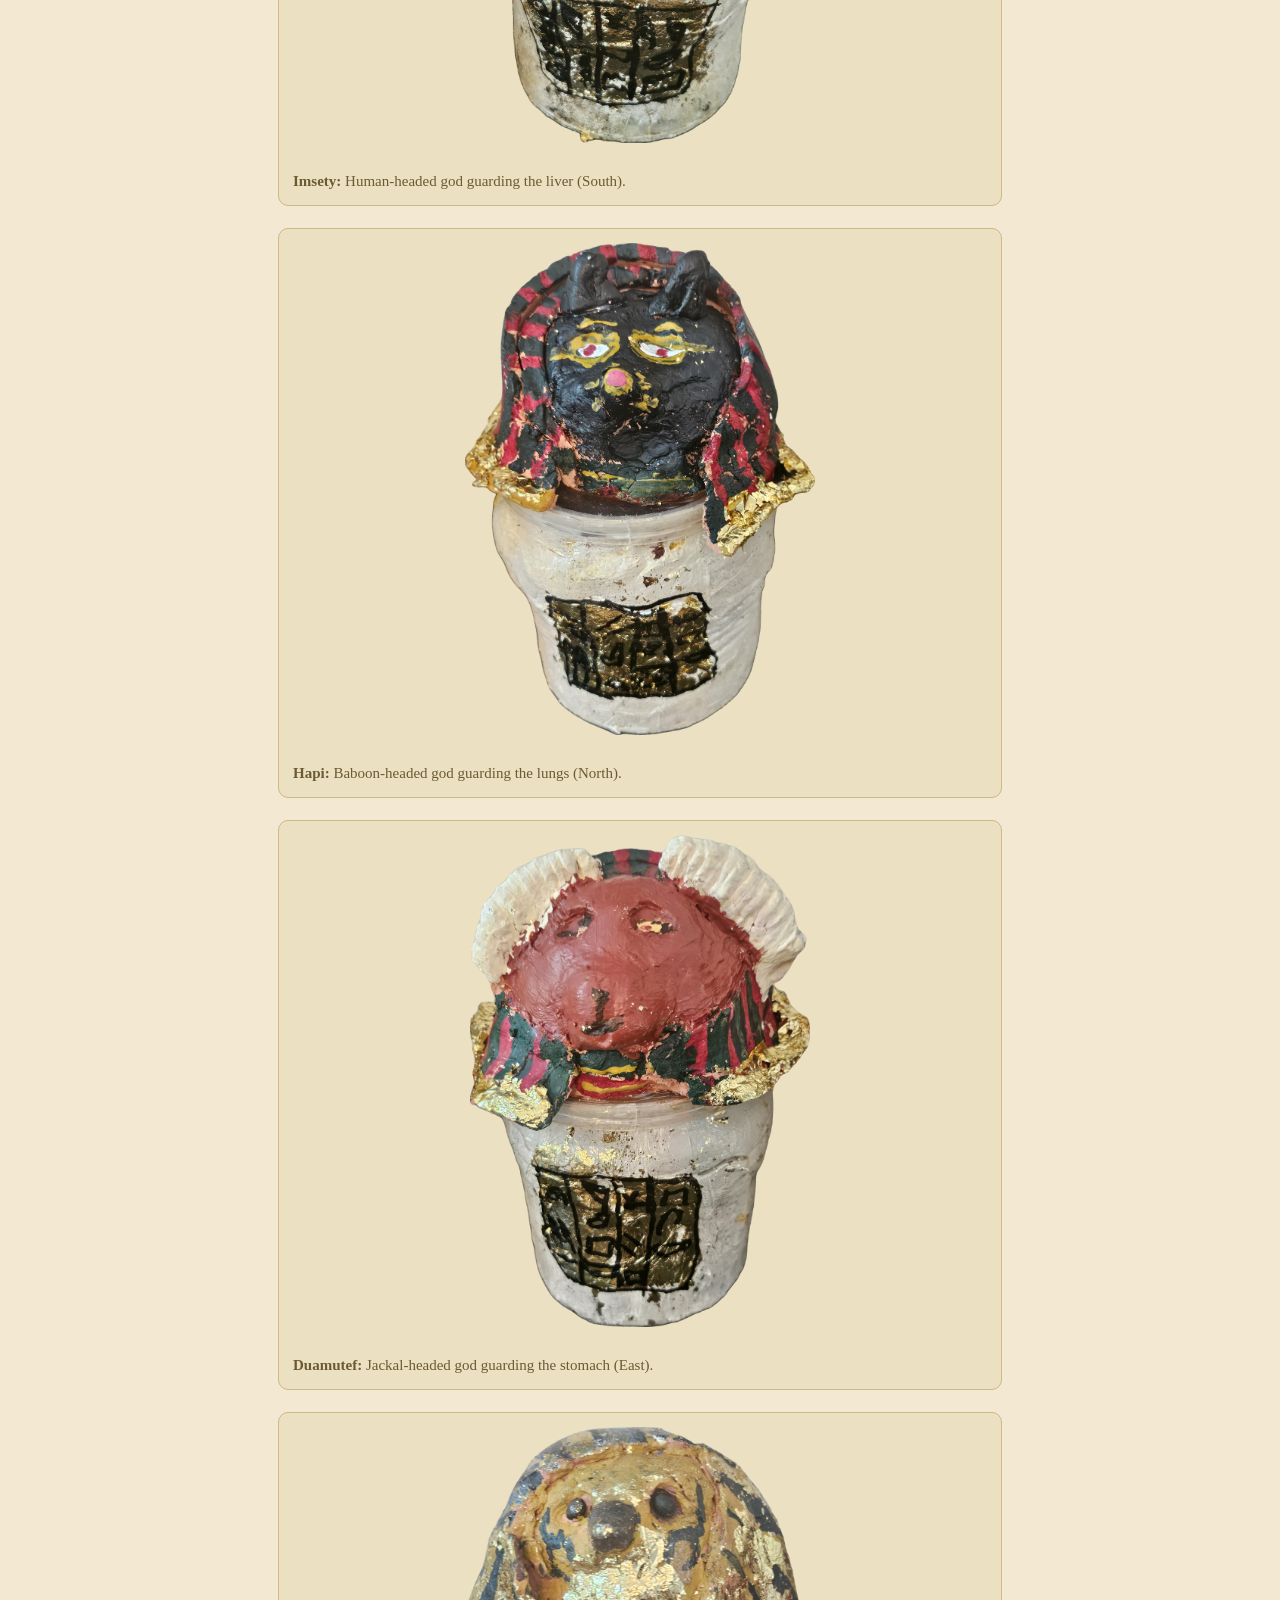
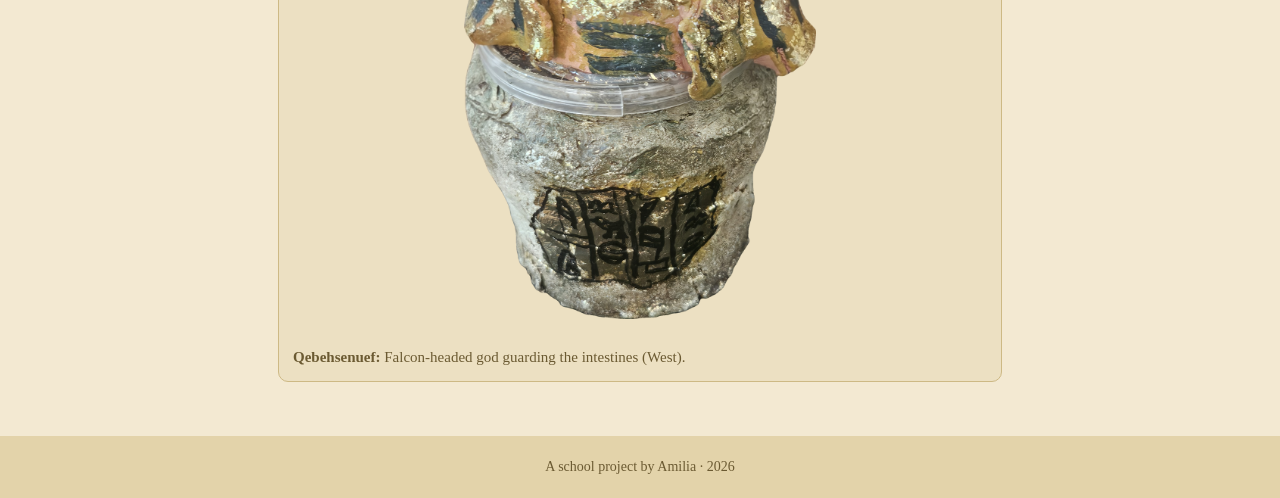
==== commit a77d3814: "Remove References section" ====
--- a/index.html
+++ b/index.html
@@ -78,17 +78,6 @@
       </figure>
     </section>
 
-    <!-- ============ REFERENCES ============ -->
-    <section class="references">
-      <h2>References</h2>
-      <!-- Amilia: replace each list item with a real source. Add or remove <li> lines as needed. -->
-      <ol>
-        <li>Source one — author, title, year.</li>
-        <li>Source two — author, title, year.</li>
-        <li>Source three — author, title, year.</li>
-      </ol>
-    </section>
-
   </main>
 
   <!-- ============ FOOTER ============ -->
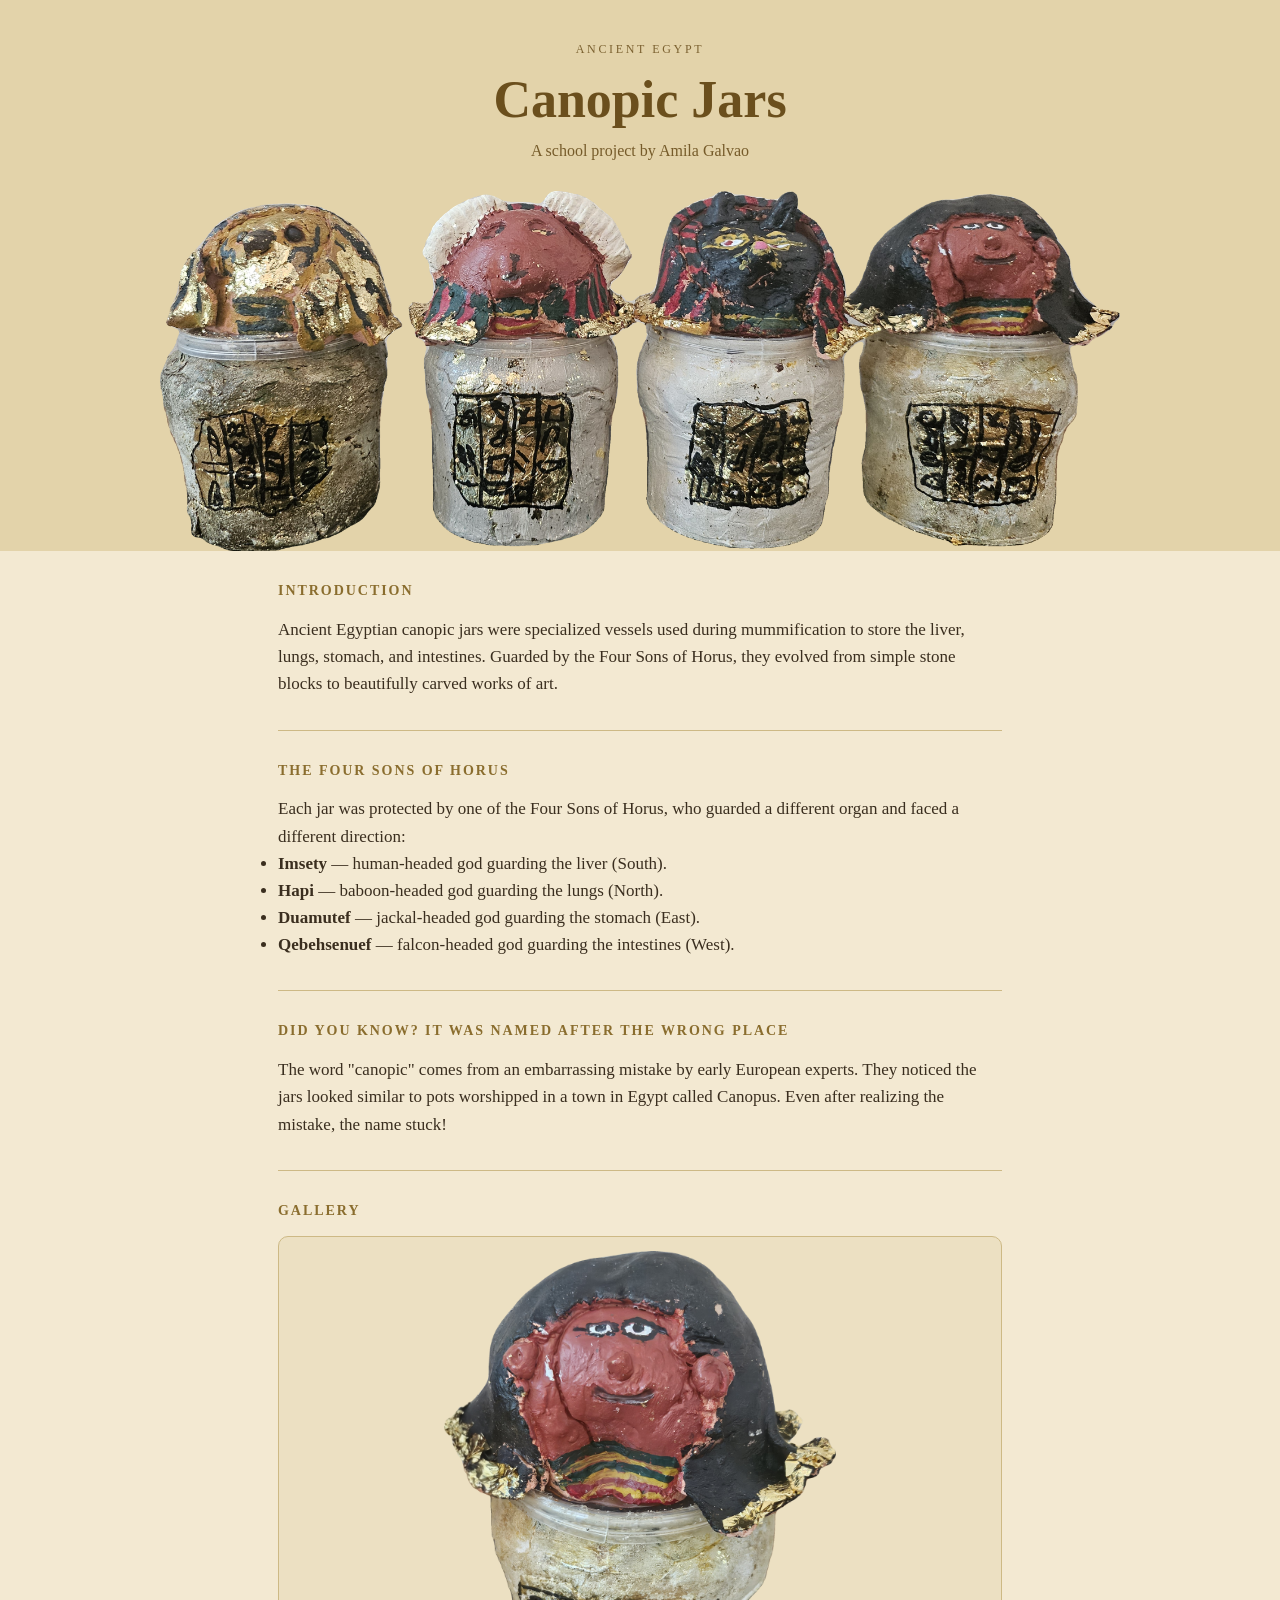
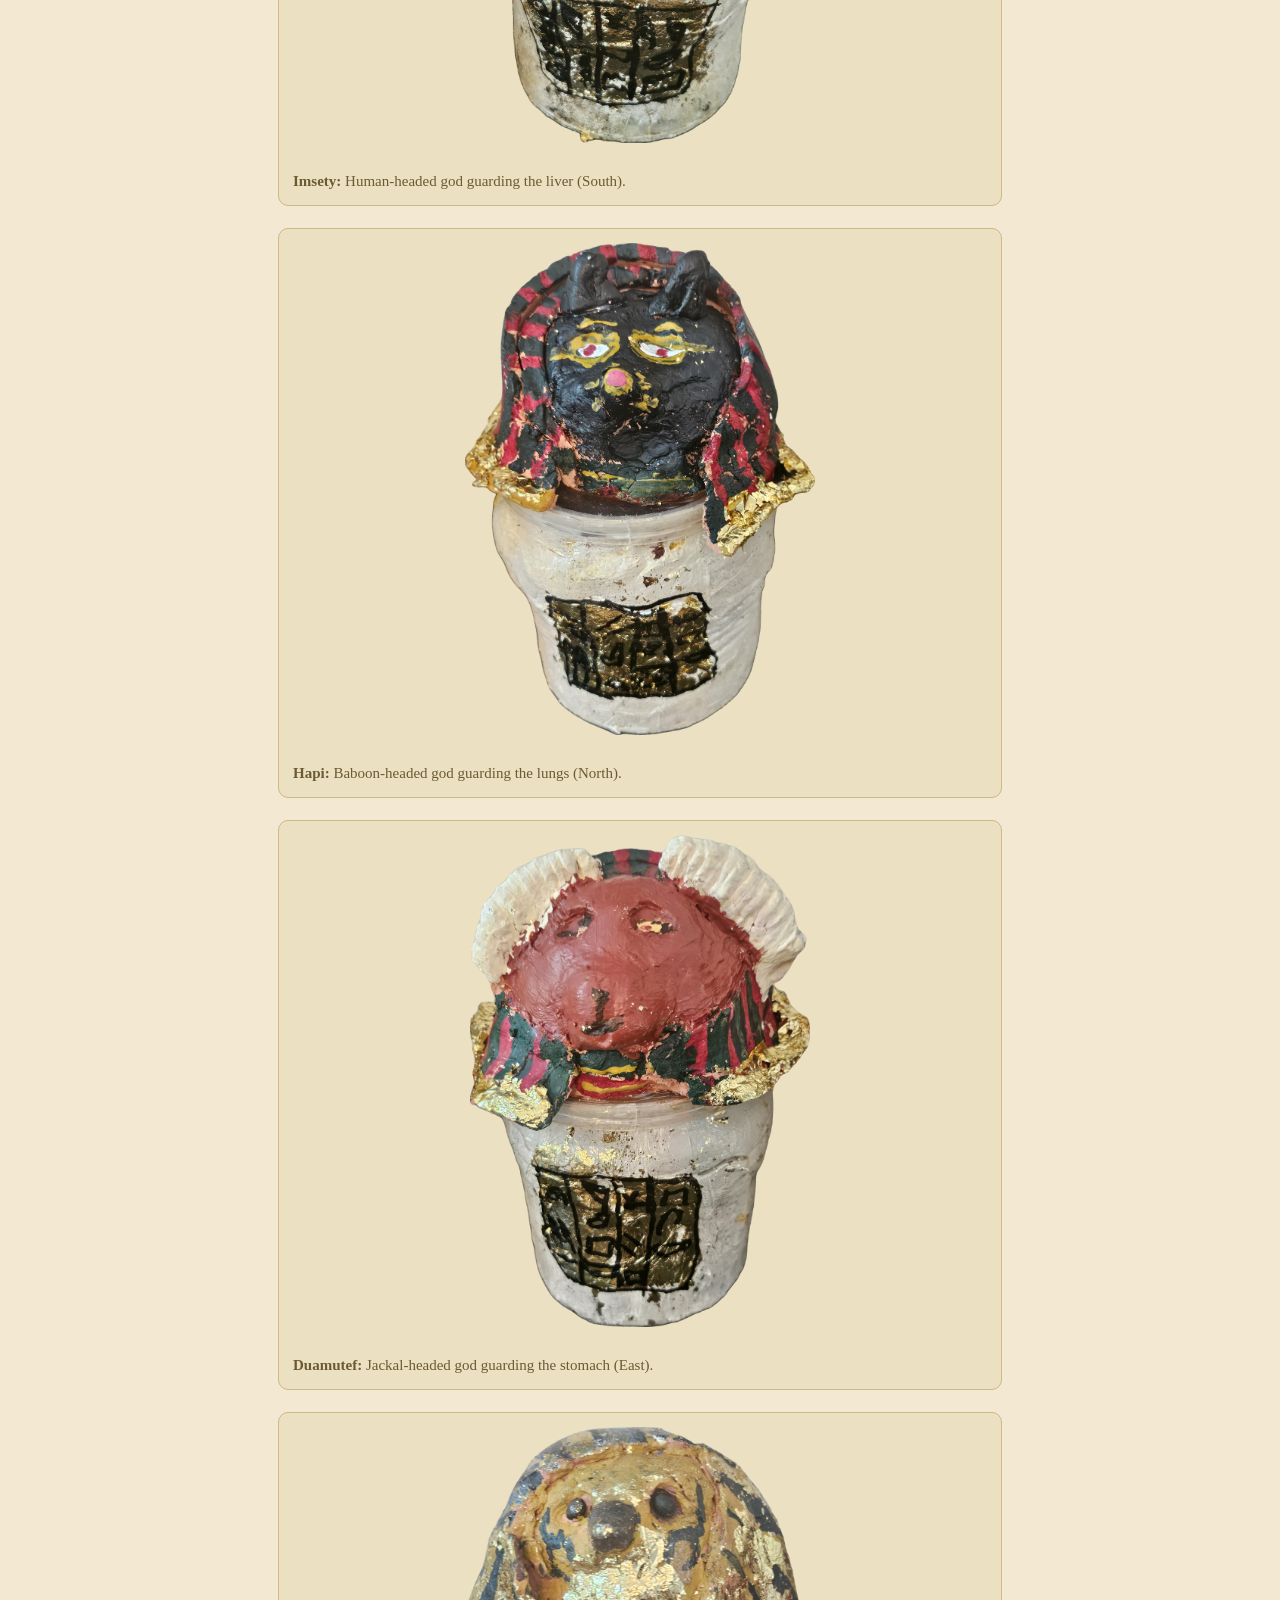
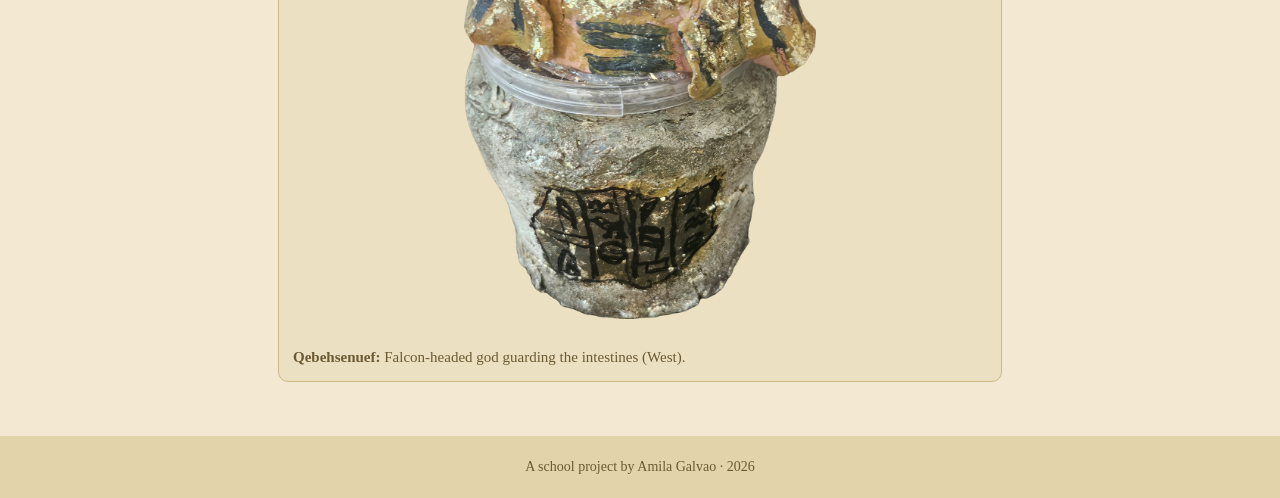
==== commit c48f64a4: "Update name to Amila Galvao" ====
--- a/index.html
+++ b/index.html
@@ -3,18 +3,18 @@
 <head>
   <meta charset="UTF-8">
   <meta name="viewport" content="width=device-width, initial-scale=1.0">
-  <title>Canopic Jars — A Project by Amilia</title>
+  <title>Canopic Jars — A Project by Amila Galvao</title>
   <link rel="stylesheet" href="styles.css">
 </head>
-<!-- Amilia: change data-theme to "papyrus", "dark-gold", or "faience" to switch the whole look -->
+<!-- Amila: change data-theme to "papyrus", "dark-gold", or "faience" to switch the whole look -->
 <body data-theme="papyrus">
 
   <!-- ============ HERO ============ -->
   <header class="hero">
     <p class="kicker">Ancient Egypt</p>
-    <!-- Amilia: this is the main title -->
+    <!-- Amila: this is the main title -->
     <h1>Canopic Jars</h1>
-    <p class="subtitle">A school project by Amilia</p>
+    <p class="subtitle">A school project by Amila Galvao</p>
     <img class="hero-img" src="images/hero.png" alt="The four canopic jars (Sons of Horus)">
   </header>
 
@@ -54,7 +54,7 @@
     <section class="gallery">
       <h2>Gallery</h2>
 
-      <!-- Amilia: copy one whole "figure" block below to add more images.
+      <!-- Amila: copy one whole "figure" block below to add more images.
            Put the image file in images/ and change the src filename and the caption text. -->
 
       <figure class="image-card">
@@ -82,7 +82,7 @@
 
   <!-- ============ FOOTER ============ -->
   <footer class="site-footer">
-    <p>A school project by Amilia · 2026</p>
+    <p>A school project by Amila Galvao · 2026</p>
   </footer>
 
 </body>
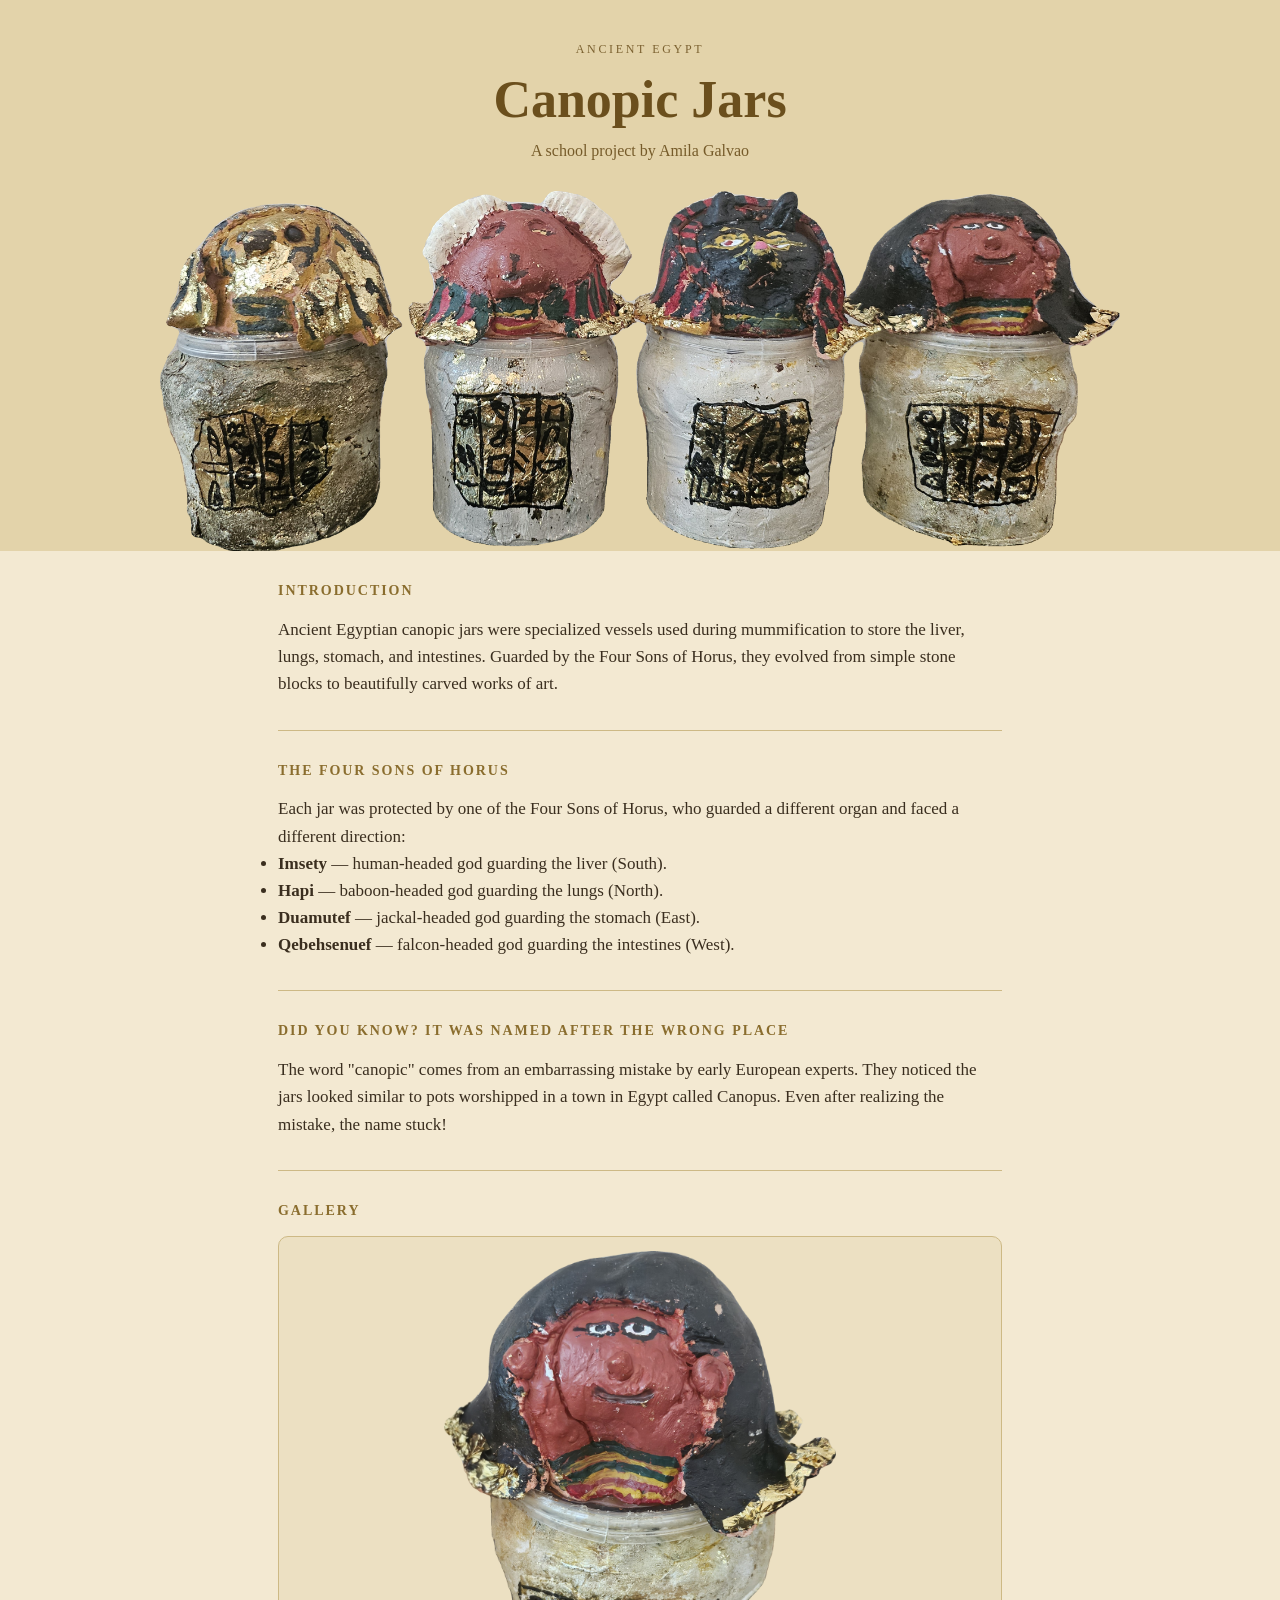
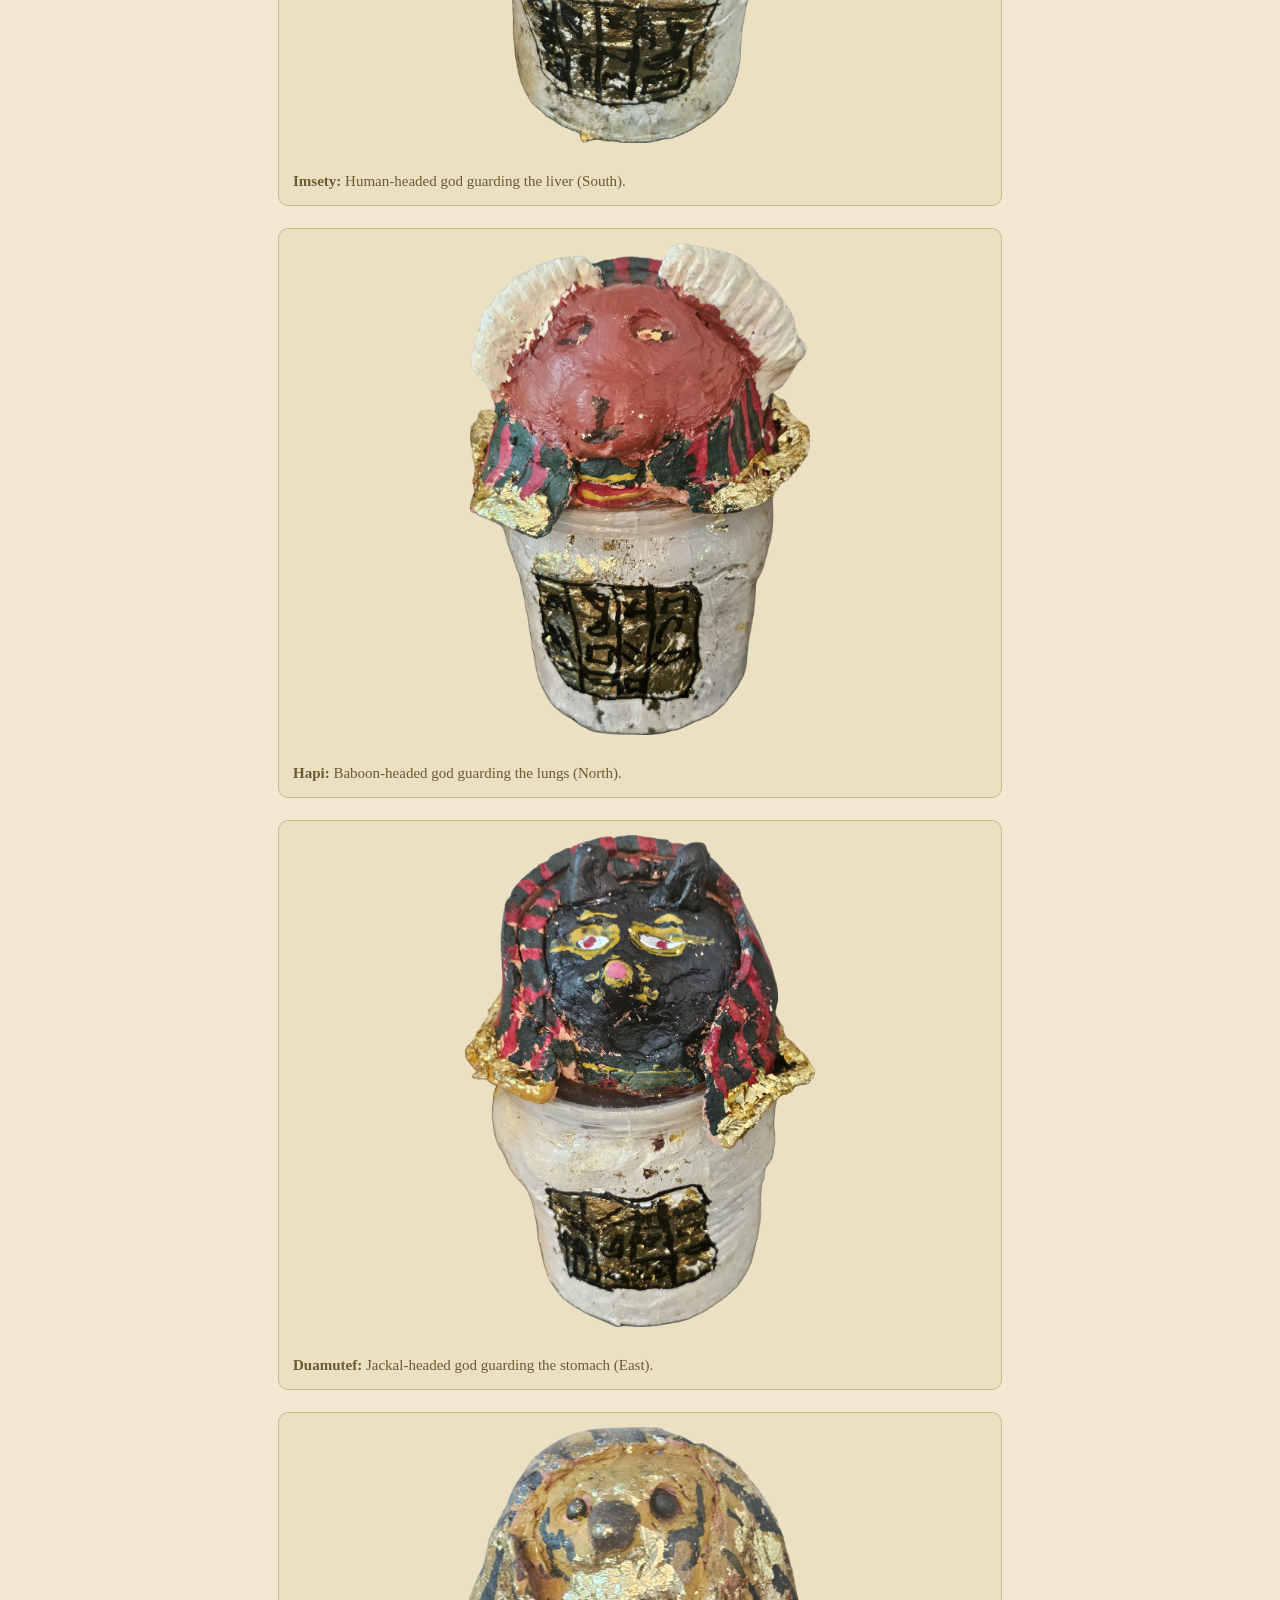
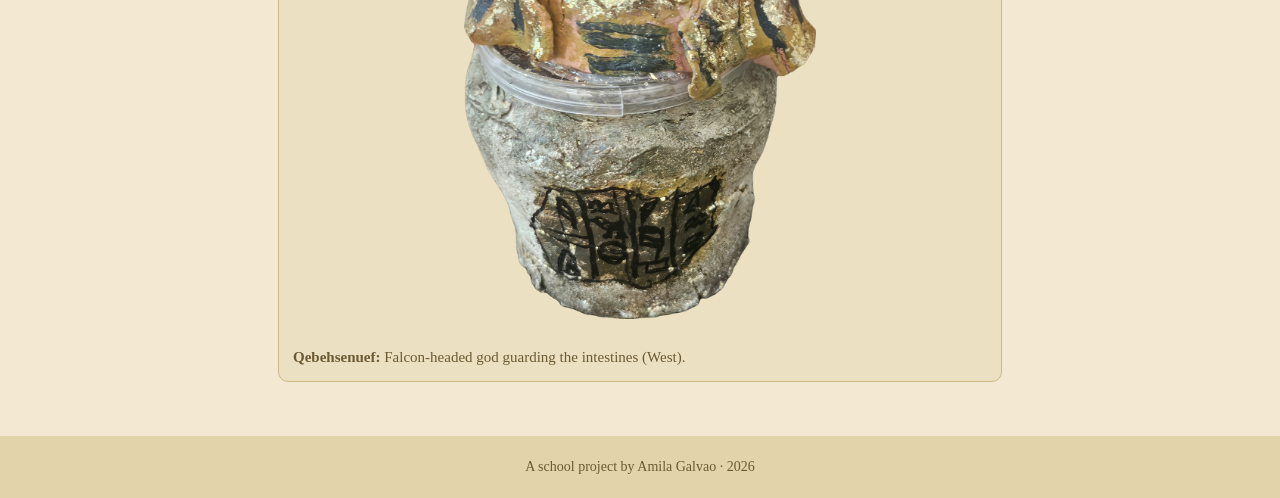
==== commit 11b05397: "Fix Hapi/Duamutef jar images; add A4 poster + generator Swap the gallery images so Hapi shows the wh" ====
--- a/index.html
+++ b/index.html
@@ -63,12 +63,12 @@
       </figure>
 
       <figure class="image-card">
-        <img src="images/jar-2-striped.png" alt="Hapi, the baboon-headed canopic jar">
+        <img src="images/jar-3-white-collar.png" alt="Hapi, the baboon-headed canopic jar">
         <figcaption><strong>Hapi:</strong> Baboon-headed god guarding the lungs (North).</figcaption>
       </figure>
 
       <figure class="image-card">
-        <img src="images/jar-3-white-collar.png" alt="Duamutef, the jackal-headed canopic jar">
+        <img src="images/jar-2-striped.png" alt="Duamutef, the jackal-headed canopic jar">
         <figcaption><strong>Duamutef:</strong> Jackal-headed god guarding the stomach (East).</figcaption>
       </figure>
 
